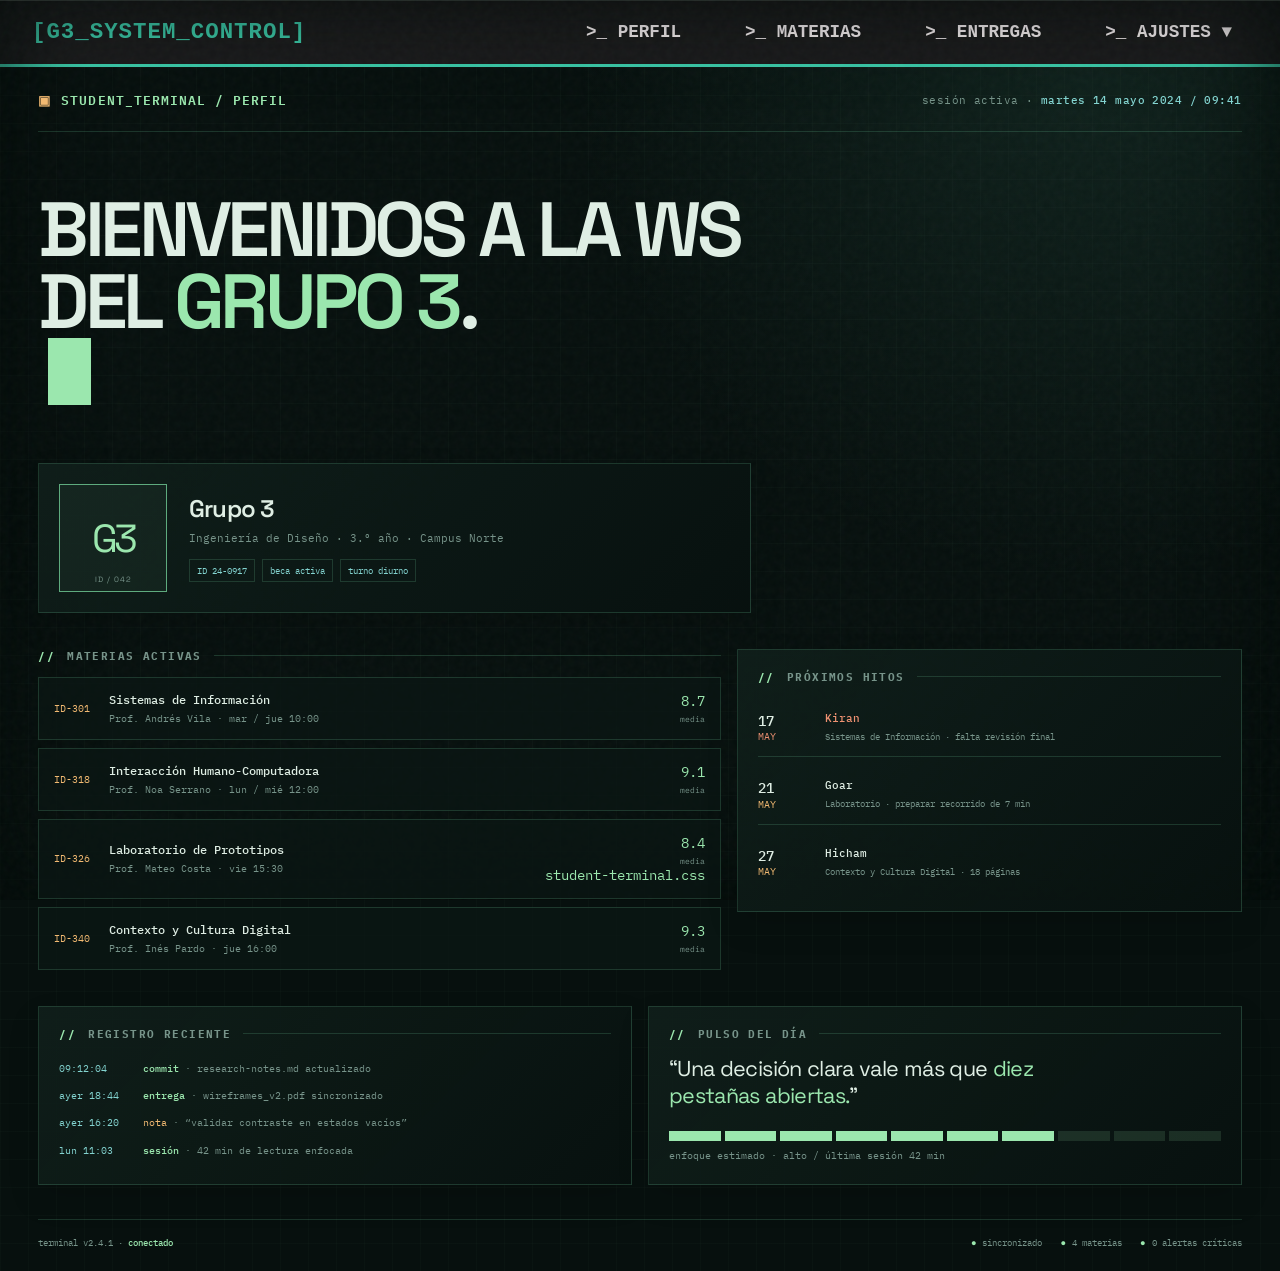
==== copia.html @ 7ca76a61 "arquitectura de nav" ====
<!DOCTYPE html>
<html lang="es">
  <head>
    <meta charset="UTF-8" />
    <meta name="viewport" content="width=device-width, initial-scale=1.0" />
    <title>Student Terminal / Perfil</title>
    <link rel="stylesheet" href="assets/style.css" />
  </head>

  <body>


<nav class="terminal-nav-large" aria-label="Navegación principal">
  <a href="#" class="nav-logo-large">[G3_SYSTEM_CONTROL]</a>
  <ul class="nav-links-large">
    <li><a href="#">>_ PERFIL</a></li>
    <li><a href="#">>_ MATERIAS</a></li>
    <li><a href="#">>_ ENTREGAS</a></li>
    
    <!-- Element amb desplegable -->
    <li class="nav-item-dropdown">
      <a href="#" id="dropdown-trigger" onclick="toggleDropdown(event)">>_ AJUSTES ▼</a>
      
      <!-- Secció desplegable amagada -->
      <div id="terminal-dropdown" class="dropdown-section">
        <div class="dropdown-header">SYSTEM_SETTINGS_LOG</div>
        <ul class="dropdown-menu-list">
          <li><a href="#">[01] Cambiar Usuario</a></li>
          <li><a href="#">[02] Configurar API</a></li>
          <li><a href="#">[03] Forzar Sincronización</a></li>
          <li><a href="#" class="danger-action">[04] Desconectar Terminal</a></li>
        </ul>
      </div>
    </li>
  </ul>
</nav>



    <main class="terminal-shell">
      <div class="terminal-frame">
        <header class="topbar">
          <div class="brand">STUDENT_TERMINAL / PERFIL</div>
          <div class="session">
            sesión activa · <strong>martes 14 mayo 2024 / 09:41</strong>
          </div>
        </header>
        <section class="hero" aria-labelledby="page-title">
          <div>
            <h1 id="page-title">
             BIENVENIDOS A LA WS DEL <span>GRUPO 3</span>.<br />
            <span class="caret" aria-hidden="true"></span>
            </h1>
          </div>

        </section>

        <section class="overview" aria-label="Resumen del perfil">
          <article class="panel identity-panel">
            <div class="monogram" aria-label="Iniciales LM">G3</div>
            <div class="identity">
              <h2>Grupo 3</h2>
              <p>Ingeniería de Diseño · 3.º año · Campus Norte</p>
              <div class="chips">
                <span class="chip">ID 24-0917</span>
                <span class="chip">beca activa</span>
                <span class="chip">turno diurno</span>
              </div>
            </div>
          </article>

          </article>
        </section>

        <div class="workbench">
          <section aria-labelledby="subjects-title">
            <h2 class="section-label" id="subjects-title">materias activas</h2>

            <div class="subject-list">
              <article class="subject">
                <span class="subject-code">ID-301</span>
                <div>
                  <h3>Sistemas de Información</h3>
                  <p>Prof. Andrés Vila · mar / jue 10:00</p>
                </div>
                <div class="subject-grade">
                  8.7
                  <small>media</small>
                </div>
              </article>

              <article class="subject">
                <span class="subject-code">ID-318</span>
                <div>
                  <h3>Interacción Humano-Computadora</h3>
                  <p>Prof. Noa Serrano · lun / mié 12:00</p>
                </div>
                <div class="subject-grade">
                  9.1
                  <small>media</small>
                </div>
              </article>

              <article class="subject">
                <span class="subject-code">ID-326</span>
                <div>
                  <h3>Laboratorio de Prototipos</h3>
                  <p>Prof. Mateo Costa · vie 15:30</p>
                </div>
                <div class="subject-grade">
                  8.4
                  <small>media</small>student-terminal.css
                </div>
              </article>

              <article class="subject">
                <span class="subject-code">ID-340</span>
                <div>
                  <h3>Contexto y Cultura Digital</h3>
                  <p>Prof. Inés Pardo · jue 16:00</p>
                </div>
                <div class="subject-grade">
                  9.3
                  <small>media</small>
                </div>
              </article>
            </div>
          </section>

          <section class="panel" aria-labelledby="deadlines-title">
            <h2 class="section-label" id="deadlines-title">próximos hitos</h2>

            <div class="deadline-list">
              <article class="deadline urgent">
                <time datetime="2024-05-17"><b>17</b>MAY</time>
                <div>
                  <h3>Kiran</h3>
                  <p>Sistemas de Información · falta revisión final</p>
                </div>
              </article>

              <article class="deadline">
                <time datetime="2024-05-21"><b>21</b>MAY</time>
                <div>
                  <h3>Goar</h3>
                  <p>Laboratorio · preparar recorrido de 7 min</p>
                </div>
              </article>

              <article class="deadline">
                <time datetime="2024-05-27"><b>27</b>MAY</time>
                <div>
                  <h3>Hicham</h3>
                  <p>Contexto y Cultura Digital · 18 páginas</p>
                </div>
              </article>
            </div>
          </section>
        </div>

        <div class="lower">
          <section class="panel" aria-labelledby="activity-title">
            <h2 class="section-label" id="activity-title">registro reciente</h2>

            <div class="terminal-log">
              <div class="log-line">
                <span class="log-time">09:12:04</span>
                <span><b>commit</b> · research-notes.md actualizado</span>
              </div>
              <div class="log-line">
                <span class="log-time">ayer 18:44</span>
                <span><b>entrega</b> · wireframes_v2.pdf sincronizado</span>
              </div>
              <div class="log-line">
                <span class="log-time">ayer 16:20</span>
                <span><em>nota</em> · “validar contraste en estados vacíos”</span>
              </div>
              <div class="log-line">
                <span class="log-time">lun 11:03</span>
                <span><b>sesión</b> · 42 min de lectura enfocada</span>
              </div>
            </div>
          </section>

          <section class="panel" aria-labelledby="focus-title">
            <h2 class="section-label" id="focus-title">pulso del día</h2>
            <p class="quote">
              “Una decisión clara vale más que <span>diez pestañas abiertas.</span>”
            </p>

            <div class="focus-meter" aria-label="Nivel de enfoque alto">
              <i></i><i></i><i></i><i></i><i></i>
              <i></i><i></i><i></i><i></i><i></i>
            </div>
            <div class="focus-note">
              enfoque estimado · alto / última sesión 42 min
            </div>
          </section>
        </div>

        <footer class="statusbar">
          <span>terminal v2.4.1 · <strong>conectado</strong></span>
          <div class="status-right">
            <span>sincronizado</span>
            <span>4 materias</span>
            <span>0 alertas críticas</span>
          </div>
        </footer>
      </div>
    </main>
  </body>
</html>
---- assets/style.css ----
@import url("https://fonts.googleapis.com/css2?family=IBM+Plex+Mono:wght@400;500;600&family=Space+Grotesk:wght@400;500;600;700&display=swap");

:root {
  --st-ink: #07100e;
  --st-panel: #0b1714;
  --st-panel-2: #101f1b;
  --st-line: rgba(126, 231, 180, 0.17);
  --st-green: #9be7ae;
  --st-green-dim: #5eab7e;
  --st-amber: #f2ba72;
  --st-cyan: #83d4d0;
  --st-muted: #77948a;
  --st-white: #dfeee4;
}

* {
  box-sizing: border-box;
}

html {
  background: var(--st-ink);
}

body {
  margin: 0;
}

.terminal-shell {
  min-height: 100vh;
  position: relative;
  overflow: hidden;
  color: var(--st-white);
  font-family: "IBM Plex Mono", monospace;
  background:
    linear-gradient(rgba(155, 231, 174, 0.018) 1px, transparent 1px),
    linear-gradient(90deg, rgba(155, 231, 174, 0.018) 1px, transparent 1px),
    radial-gradient(circle at 85% 0%, rgba(64, 132, 110, 0.15), transparent 32rem),
    var(--st-ink);
  background-size: 28px 28px, 28px 28px, auto, auto;
}

.terminal-shell::before {
  content: "";
  position: fixed;
  z-index: 3;
  inset: 0;
  opacity: 0.045;
  pointer-events: none;
  background-image: url("data:image/svg+xml,%3Csvg viewBox='0 0 160 160' xmlns='http://www.w3.org/2000/svg'%3E%3Cfilter id='n'%3E%3CfeTurbulence type='fractalNoise' baseFrequency='.85' numOctaves='3' stitchTiles='stitch'/%3E%3C/filter%3E%3Crect width='100%25' height='100%25' filter='url(%23n)' opacity='.7'/%3E%3C/svg%3E");
}

.terminal-shell::after {
  content: "";
  position: fixed;
  z-index: 2;
  inset: 0;
  border-top: 1px solid rgba(155, 231, 174, 0.08);
  box-shadow: inset 0 0 90px rgba(1, 8, 6, 0.82);
  pointer-events: none;
  animation: scan 7s linear infinite;
}

.terminal-frame {
  position: relative;
  z-index: 4;
  width: min(1440px, 100%);
  margin: 0 auto;
  padding: 22px clamp(16px, 3vw, 48px) 22px;
}

.topbar {
  display: flex;
  align-items: center;
  justify-content: space-between;
  gap: 18px;
  padding-bottom: 20px;
  border-bottom: 1px solid var(--st-line);
}

.brand {
  color: var(--st-green);
  font-size: 0.8rem;
  font-weight: 600;
  letter-spacing: 0.08em;
}

.brand::before {
  content: "▣";
  margin-right: 10px;
  color: var(--st-amber);
}

.session {
  color: var(--st-muted);
  font-size: 0.68rem;
  letter-spacing: 0.04em;
  text-align: right;
}

.session strong {
  color: var(--st-cyan);
  font-weight: 500;
}

.hero {
  display: grid;
  grid-template-columns: minmax(0, 1fr) 320px;
  align-items: end;
  gap: clamp(28px, 6vw, 92px);
  padding: 62px 0 54px;
}

.eyebrow {
  margin: 0 0 22px;
  color: var(--st-amber);
  font-size: 0.7rem;
  letter-spacing: 0.14em;
  text-transform: uppercase;
}

.hero h1 {
  max-width: 780px;
  margin: 0;
  color: var(--st-white);
  font-family: "Space Grotesk", sans-serif;
  font-size: clamp(2.4rem, 6vw, 6.4rem);
  font-weight: 600;
  letter-spacing: -0.06em;
  line-height: 0.93;
}

.hero h1 span {
  color: var(--st-green);
}

.caret {
  display: inline-block;
  width: 0.55em;
  height: 0.88em;
  margin-left: 0.13em;
  background: var(--st-green);
  vertical-align: -0.08em;
  animation: blink 1.1s steps(2) infinite;
}

.hero-copy {
  padding-left: 18px;
  border-left: 1px solid var(--st-green-dim);
  color: var(--st-muted);
  font-size: 0.75rem;
  line-height: 1.75;
}

.hero-copy b {
  color: var(--st-white);
  font-weight: 500;
}

.overview {
  display: grid;
  grid-template-columns: 1.2fr 0.8fr;
  gap: 16px;
  margin-bottom: 36px;
}

.panel {
  padding: 20px;
  border: 1px solid var(--st-line);
  background: linear-gradient(
    135deg,
    rgba(16, 31, 27, 0.95),
    rgba(8, 17, 15, 0.92)
  );
  box-shadow: 0 14px 30px rgba(0, 0, 0, 0.12);
}

.identity-panel {
  display: grid;
  grid-template-columns: 108px 1fr;
  align-items: center;
  gap: 22px;
}

.monogram {
  position: relative;
  display: grid;
  width: 108px;
  height: 108px;
  place-items: center;
  border: 1px solid var(--st-green-dim);
  color: var(--st-green);
  background: rgba(155, 231, 174, 0.045);
  font-family: "Space Grotesk", sans-serif;
  font-size: 2.45rem;
  letter-spacing: -0.08em;
}

.monogram::after {
  content: "ID / 042";
  position: absolute;
  bottom: 7px;
  color: var(--st-muted);
  font-size: 0.48rem;
  letter-spacing: 0.12em;
}

.identity h2 {
  margin: 0 0 7px;
  font-family: "Space Grotesk", sans-serif;
  font-size: 1.5rem;
  font-weight: 600;
  letter-spacing: -0.04em;
}

.identity p {
  margin: 0 0 14px;
  color: var(--st-muted);
  font-size: 0.7rem;
}

.chips {
  display: flex;
  flex-wrap: wrap;
  gap: 7px;
}

.chip {
  padding: 4px 7px;
  border: 1px solid var(--st-line);
  color: var(--st-cyan);
  font-size: 0.58rem;
}

.semester {
  display: flex;
  flex-direction: column;
  justify-content: space-between;
  gap: 22px;
}

.semester-top {
  display: flex;
  align-items: flex-start;
  justify-content: space-between;
  gap: 12px;
}

.semester h3 {
  margin: 0;
  color: var(--st-green);
  font-size: 0.76rem;
  font-weight: 500;
}

.semester .date {
  color: var(--st-muted);
  font-size: 0.62rem;
  text-align: right;
}

.progress-meta {
  display: flex;
  justify-content: space-between;
  margin-bottom: 8px;
  color: var(--st-muted);
  font-size: 0.62rem;
}

.progress-meta strong {
  color: var(--st-white);
  font-weight: 500;
}

.progress-bar {
  height: 7px;
  padding: 1px;
  border: 1px solid var(--st-line);
}

.progress-bar i {
  display: block;
  width: 68%;
  height: 100%;
  background: var(--st-green);
  box-shadow: 0 0 12px rgba(155, 231, 174, 0.25);
}

.workbench {
  display: grid;
  grid-template-columns: minmax(0, 1.15fr) minmax(320px, 0.85fr);
  align-items: start;
  gap: 16px;
  margin-bottom: 36px;
}

.section-label {
  display: flex;
  align-items: center;
  gap: 12px;
  margin: 0 0 14px;
  color: var(--st-muted);
  font-size: 0.68rem;
  letter-spacing: 0.13em;
  text-transform: uppercase;
}

.section-label::before {
  content: "//";
  color: var(--st-green);
}

.section-label::after {
  content: "";
  flex: 1;
  height: 1px;
  background: var(--st-line);
}

.subject-list,
.deadline-list {
  display: grid;
  gap: 8px;
}

.subject {
  display: grid;
  grid-template-columns: 42px 1fr auto;
  align-items: center;
  gap: 13px;
  padding: 14px 15px;
  border: 1px solid var(--st-line);
  background: rgba(11, 23, 20, 0.75);
  transition:
    border-color 0.2s,
    transform 0.2s,
    background 0.2s;
}

.subject:hover {
  border-color: var(--st-green-dim);
  background: rgba(18, 40, 32, 0.82);
  transform: translateX(4px);
}

.subject-code {
  color: var(--st-amber);
  font-size: 0.62rem;
}

.subject h3 {
  margin: 0 0 5px;
  color: var(--st-white);
  font-size: 0.76rem;
  font-weight: 500;
}

.subject p {
  margin: 0;
  color: var(--st-muted);
  font-size: 0.61rem;
}

.subject-grade {
  color: var(--st-green);
  font-size: 0.85rem;
  text-align: right;
}

.subject-grade small {
  display: block;
  margin-top: 3px;
  color: var(--st-muted);
  font-size: 0.53rem;
}

.deadline {
  display: grid;
  grid-template-columns: 55px 1fr;
  gap: 12px;
  padding: 13px 0;
  border-bottom: 1px solid var(--st-line);
}

.deadline:last-child {
  border: 0;
}

.deadline time {
  color: var(--st-amber);
  font-size: 0.61rem;
  line-height: 1.35;
}

.deadline time b {
  display: block;
  color: var(--st-white);
  font-size: 0.9rem;
  font-weight: 500;
}

.deadline h3 {
  margin: 0 0 5px;
  font-size: 0.69rem;
  font-weight: 500;
}

.deadline p {
  margin: 0;
  color: var(--st-muted);
  font-size: 0.59rem;
}

.deadline.urgent time,
.deadline.urgent h3 {
  color: #ef9272;
}

.lower {
  display: grid;
  grid-template-columns: 1fr 1fr;
  gap: 16px;
  margin-bottom: 34px;
}

.terminal-log {
  color: var(--st-muted);
  font-size: 0.64rem;
  line-height: 1.7;
}

.log-line {
  display: grid;
  grid-template-columns: 72px 1fr;
  gap: 12px;
  padding: 5px 0;
}

.log-time {
  color: var(--st-cyan);
}

.log-line b {
  color: var(--st-green);
  font-weight: 500;
}

.log-line em {
  color: var(--st-amber);
  font-style: normal;
}

.quote {
  max-width: 410px;
  margin: 10px 0 22px;
  color: var(--st-white);
  font-family: "Space Grotesk", sans-serif;
  font-size: 1.35rem;
  letter-spacing: -0.03em;
  line-height: 1.25;
}

.quote span {
  color: var(--st-green);
}

.focus-meter {
  display: flex;
  gap: 4px;
  margin-bottom: 8px;
}

.focus-meter i {
  display: block;
  flex: 1;
  height: 10px;
  background: var(--st-green);
}

.focus-meter i:nth-child(n + 8) {
  background: rgba(155, 231, 174, 0.13);
}

.focus-note {
  color: var(--st-muted);
  font-size: 0.6rem;
}

.statusbar {
  display: flex;
  justify-content: space-between;
  gap: 18px;
  padding-top: 16px;
  border-top: 1px solid var(--st-line);
  color: var(--st-muted);
  font-size: 0.58rem;
}

.statusbar strong {
  color: var(--st-green);
  font-weight: 500;
}

.status-right {
  display: flex;
  gap: 18px;
}

.status-right span::before {
  content: "●";
  margin-right: 6px;
  color: var(--st-green);
}

@keyframes blink {
  50% {
    opacity: 0;
  }
}

@keyframes scan {
  0% {
    transform: translateY(-100vh);
  }

  100% {
    transform: translateY(100vh);
  }
}

@media (max-width: 800px) {
  .hero,
  .overview,
  .workbench,
  .lower {
    grid-template-columns: 1fr;
  }

  .hero {
    gap: 28px;
    padding: 46px 0 38px;
  }

  .hero-copy {
    max-width: 500px;
  }
}

@media (max-width: 520px) {
  .terminal-frame {
    padding-right: 13px;
    padding-left: 13px;
  }

  .topbar {
    align-items: flex-start;
    flex-direction: column;
  }

  .session {
    text-align: left;
  }

  .identity-panel {
    grid-template-columns: 76px 1fr;
    gap: 14px;
  }

  .monogram {
    width: 76px;
    height: 76px;
    font-size: 1.75rem;
  }

  .monogram::after {
    font-size: 0.4rem;
  }

  .identity h2 {
    font-size: 1.15rem;
  }

  .subject {
    grid-template-columns: 35px 1fr auto;
    padding-right: 11px;
    padding-left: 11px;
  }

  .statusbar {
    flex-direction: column;
    gap: 7px;
  }

  .status-right {
    flex-direction: row;
    gap: 12px;
  }
}

@media (prefers-reduced-motion: reduce) {
  .terminal-shell::after,
  .caret {
    animation: none;
  }

  .subject {
    transition: none;
  }
}
.terminal-nav-large {
  background-color: #1a1b1c;
  border-bottom: 3px solid #3bceac; /* Línia una mica més gruixuda */
  padding: 1.2rem 2rem; /* Més espai a dalt, a baix i als costats */
  display: flex;
  justify-content: space-between;
  align-items: center;
  font-family: monospace;
  box-sizing: border-box;
}

.nav-logo-large {
  color: #3bceac;
  font-weight: bold;
  font-size: 1.4rem; /* Logotip més gran */
  text-decoration: none;
  letter-spacing: 1px;
}

.nav-links-large {
  list-style: none;
  margin: 0;
  padding: 0;
  display: flex;
  gap: 2rem; /* Més separació entre els botons */
}

.nav-links-large a {
  color: #fff9fb;
  text-decoration: none;
  font-size: 1.1rem; /* Text dels enllaços més gran */
  font-weight: 600;
  padding: 0.5rem 1rem; /* Botons més amples i alts */
  border-radius: 6px;
  transition: all 0.25s ease-in-out;
}

/* Efecte Hover */
.nav-links-large a:hover {
  background-color: #3bceac;
  color: #1a1b1c;
  transform: translateY(-2px); /* Lleuger efecte d'elevació */
}

/* Pestanya activa */
.nav-links-large a.active {
  border: 2px dashed #3bceac; /*vora més visible */
  color: #3bceac;
}

/* Pantalla completa que cobreix tot el web */
.welcome-overlay {
  position: fixed;
  top: 0;
  left: 0;
  width: 100vw;
  height: 100vh;
  background-color: #151617; /* Fons fosc profund */
  display: flex;
  justify-content: center;
  align-items: center;
  z-index: 9999; /* Per sobre de qualsevol element */
  transition: opacity 0.6s ease, visibility 0.6s ease;
  font-family: monospace;
}

/* Contingut central */
.welcome-content {
  text-align: center;
}

/* Text estilitzat superior */
.welcome-terminal-text {
  color: #fff9fb;
  font-size: 1.2rem;
  margin-bottom: 1.5rem;
  letter-spacing: 2px;
  opacity: 0.7;
}

/* Botó central gegant */
.boot-btn {
  background: transparent;
  color: #3bceac;
  border: 2px solid #3bceac;
  padding: 1.2rem 2.5rem;
  font-family: monospace;
  font-size: 1.3rem;
  font-weight: bold;
  cursor: pointer;
  border-radius: 6px;
  box-shadow: 0 0 15px rgba(59, 206, 172, 0.2);
  transition: all 0.3s ease;
}

/* Efectes del botó al passar el ratolí */
.boot-btn:hover {
  background-color: #3bceac;
  color: #151617;
  box-shadow: 0 0 25px rgba(59, 206, 172, 0.6);
  transform: scale(1.05);
}

/* Classe d'esvaïment que s'aplicarà amb JavaScript */
.welcome-overlay.fade-out {
  opacity: 0;
  visibility: hidden;
}
/* Posicionament del pare */
.nav-item-dropdown {
  position: relative;
}

/* La secció desplegable (inicialment amagada) */
.dropdown-section {
  position: absolute;
  top: 130%; /* Es col·loca una mica per sota del botó */
  right: 0;   /* Aliniat a la dreta del botó */
  background-color: #1a1b1c;
  border: 2px solid #3bceac;
  border-radius: 6px;
  width: 240px;
  box-shadow: 0 10px 25px rgba(0, 0, 0, 0.5);
  font-family: monospace;
  
  /* Estats de l'animació de tancat */
  opacity: 0;
  visibility: hidden;
  transform: translateY(-10px);
  transition: all 0.25s cubic-bezier(0.25, 1, 0.5, 1);
  z-index: 100;
}

/* Classe que s'activa amb JavaScript */
.dropdown-section.show {
  opacity: 1;
  visibility: visible;
  transform: translateY(0);
}

/* Capçalera estilitzada del menú */
.dropdown-header {
  background-color: #252627;
  color: #888;
  font-size: 0.75rem;
  padding: 0.5rem 1rem;
  border-bottom: 1px dashed #3bceac;
}

/* Llista interna del desplegable */
.dropdown-menu-list {
  list-style: none;
  margin: 0;
  padding: 0.5rem 0;
}

.dropdown-menu-list li a {
  display: block;
  padding: 0.6rem 1.2rem;
  color: #fff9fb;
  font-size: 0.95rem;
  text-decoration: none;
  border-radius: 0; /* Reset del radi anterior */
  transition: background 0.2s ease, color 0.2s ease;
}

/* Hover dels elements del menú */
.dropdown-menu-list li a:hover {
  background-color: #3bceac;
  color: #1a1b1c;
  transform: none; /* Evitem l'elevació del menú principal */
}

/* Opció d'alerta o acció destructiva */
.dropdown-menu-list li a.danger-action {
  color: #ff5e5e;
}
.dropdown-menu-list li a.danger-action:hover {
  background-color: #ff5e5e;
  color: #fff;
}
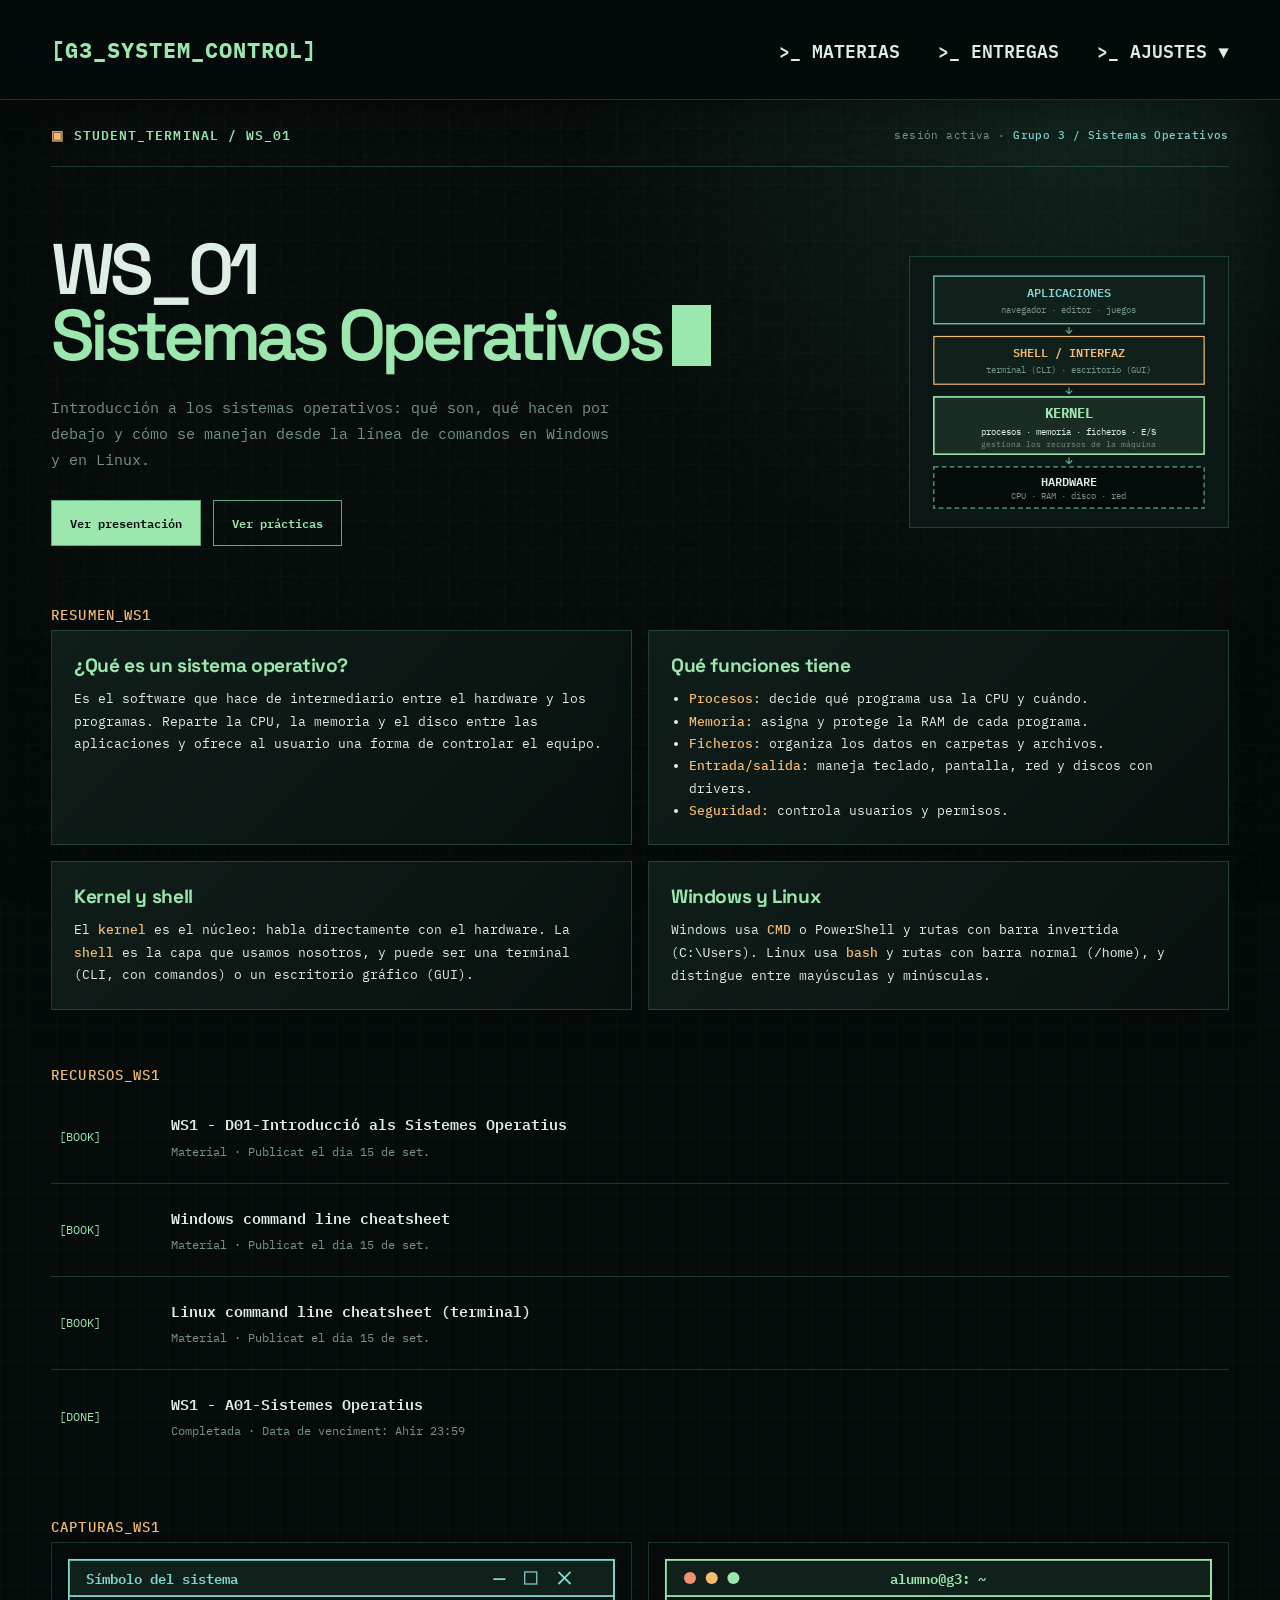
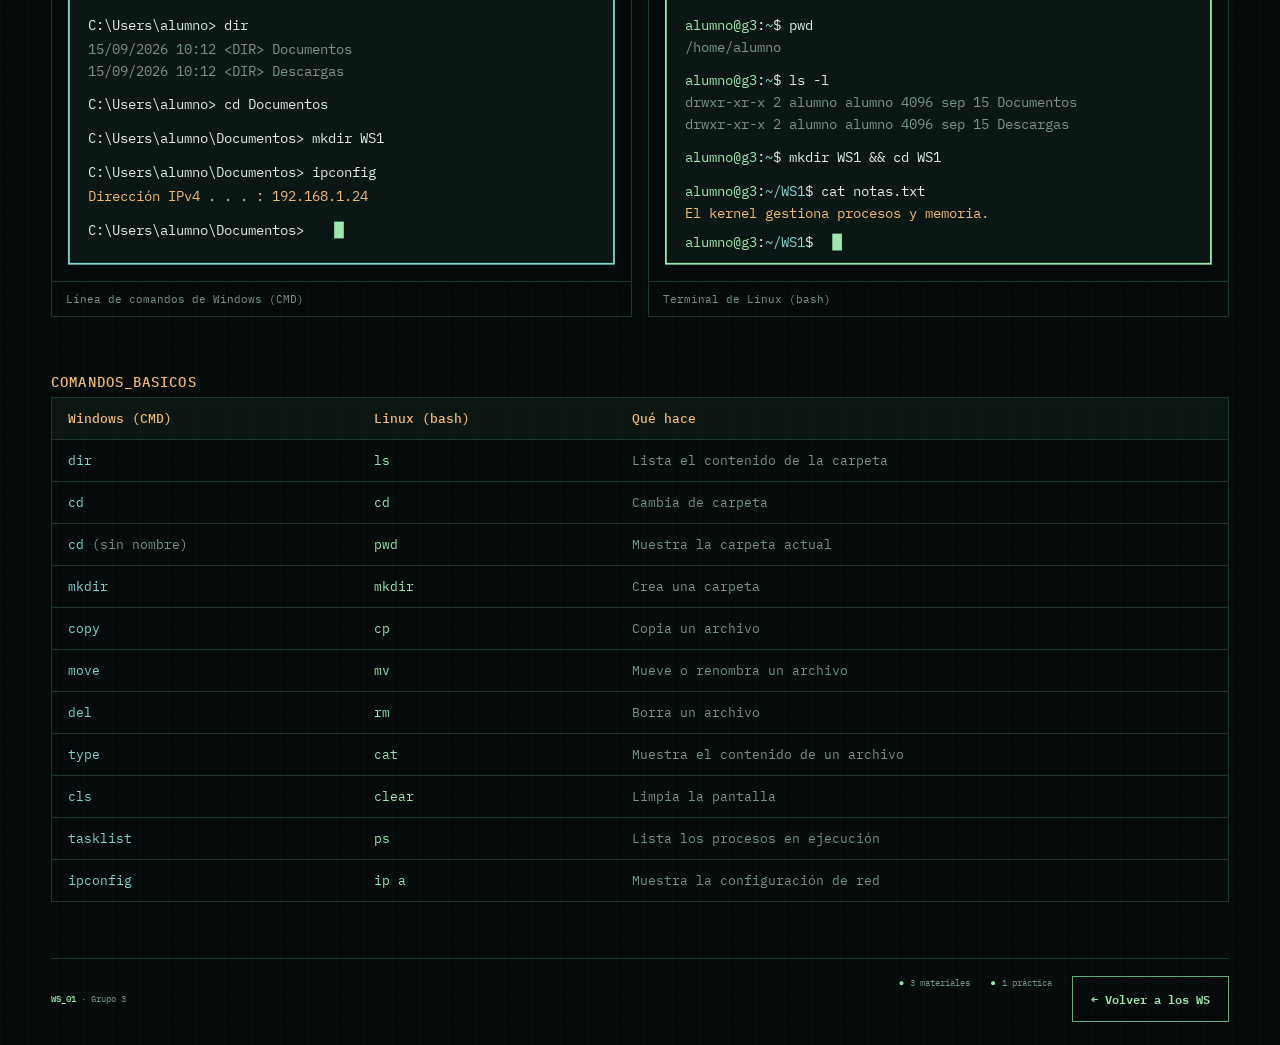
==== commit 7175cde1: "diseñar pagina de inicion y WS_01" ====
--- a/copia.html
+++ b/copia.html
@@ -1,215 +1,551 @@
-
-
 <!DOCTYPE html>
 <html lang="es">
-  <head>
-    <meta charset="UTF-8" />
-    <meta name="viewport" content="width=device-width, initial-scale=1.0" />
-    <title>Student Terminal / Perfil</title>
-    <link rel="stylesheet" href="assets/style.css" />
-  </head>
-
-  <body>
-
-
-<nav class="terminal-nav-large" aria-label="Navegación principal">
-  <a href="#" class="nav-logo-large">[G3_SYSTEM_CONTROL]</a>
-  <ul class="nav-links-large">
-    <li><a href="#">>_ PERFIL</a></li>
-    <li><a href="#">>_ MATERIAS</a></li>
-    <li><a href="#">>_ ENTREGAS</a></li>
-    
-    <!-- Element amb desplegable -->
-    <li class="nav-item-dropdown">
-      <a href="#" id="dropdown-trigger" onclick="toggleDropdown(event)">>_ AJUSTES ▼</a>
-      
-      <!-- Secció desplegable amagada -->
-      <div id="terminal-dropdown" class="dropdown-section">
-        <div class="dropdown-header">SYSTEM_SETTINGS_LOG</div>
-        <ul class="dropdown-menu-list">
-          <li><a href="#">[01] Cambiar Usuario</a></li>
-          <li><a href="#">[02] Configurar API</a></li>
-          <li><a href="#">[03] Forzar Sincronización</a></li>
-          <li><a href="#" class="danger-action">[04] Desconectar Terminal</a></li>
-        </ul>
-      </div>
-    </li>
-  </ul>
-</nav>
-
-
-
-    <main class="terminal-shell">
-      <div class="terminal-frame">
-        <header class="topbar">
-          <div class="brand">STUDENT_TERMINAL / PERFIL</div>
-          <div class="session">
-            sesión activa · <strong>martes 14 mayo 2024 / 09:41</strong>
+
+<head>
+  <meta charset="UTF-8" />
+  <meta name="viewport" content="width=device-width, initial-scale=1.0" />
+  <title>WS1 · Sistemas Operativos</title>
+  <link rel="stylesheet" href="assets/style.css" />
+
+  <style>
+    .ws-hero h1 {
+      font-size: clamp(2.4rem, 5.6vw, 5.4rem);
+    }
+
+    .ilustracion {
+      display: block;
+      width: 100%;
+      height: auto;
+    }
+
+    .ws-hero-figure {
+      margin: 0;
+      border: 1px solid var(--line);
+      background: var(--panel);
+    }
+
+    .ws-lead {
+      max-width: 62ch;
+      margin: 26px 0 0;
+      color: var(--muted);
+      font-size: 0.95rem;
+      line-height: 1.7;
+    }
+
+    .ws-actions {
+      display: flex;
+      flex-wrap: wrap;
+      gap: 12px;
+      margin-top: 28px;
+    }
+
+    .btn {
+      display: inline-block;
+      padding: 12px 18px;
+      border: 1px solid var(--green-dark);
+      color: var(--green);
+      font-family: inherit;
+      font-size: 0.78rem;
+      font-weight: 600;
+      text-decoration: none;
+      transition: background 0.2s ease, color 0.2s ease;
+    }
+
+    .btn:hover,
+    .btn:focus-visible {
+      background: rgba(155, 231, 174, 0.12);
+    }
+
+    .btn:focus-visible {
+      outline: 2px solid var(--cyan);
+      outline-offset: 2px;
+    }
+
+    .btn-solid {
+      background: var(--green);
+      color: var(--bg);
+    }
+
+    .btn-solid:hover,
+    .btn-solid:focus-visible {
+      background: #b6f0c4;
+    }
+
+    .ws-section {
+      margin-bottom: 56px;
+    }
+
+    /* ===== Resumen ===== */
+    .summary-grid {
+      display: grid;
+      grid-template-columns: repeat(2, minmax(0, 1fr));
+      gap: 16px;
+    }
+
+    .summary-grid h3 {
+      margin: 0 0 10px;
+      color: var(--green);
+      font-family: "Space Grotesk", sans-serif;
+      font-size: 1.2rem;
+      letter-spacing: -0.02em;
+    }
+
+    .summary-grid p,
+    .summary-grid li {
+      color: var(--white);
+      font-size: 0.82rem;
+      line-height: 1.7;
+    }
+
+    .summary-grid p {
+      margin: 0;
+    }
+
+    .summary-grid ul {
+      margin: 0;
+      padding-left: 18px;
+    }
+
+    .summary-grid strong {
+      color: var(--amber);
+      font-weight: 500;
+    }
+
+    /* ===== Lista de recursos (estilo de la captura) ===== */
+    .recursos-title {
+      margin: 0 0 6px;
+      color: var(--amber);
+      font-size: 0.85rem;
+      font-weight: 500;
+      letter-spacing: 0.08em;
+    }
+
+    .recurso {
+      display: grid;
+      grid-template-columns: 96px minmax(0, 1fr);
+      align-items: center;
+      gap: 16px;
+
+      padding: 24px 8px;
+      border-bottom: 1px solid var(--line);
+
+      color: inherit;
+      text-decoration: none;
+      transition: background 0.2s ease;
+    }
+
+    .recurso:last-child {
+      border-bottom: 0;
+    }
+
+    .recurso:hover,
+    .recurso:focus-visible {
+      background: rgba(155, 231, 174, 0.06);
+    }
+
+    .recurso:focus-visible {
+      outline: 2px solid var(--cyan);
+      outline-offset: -2px;
+    }
+
+    .recurso-tag {
+      color: var(--green);
+      font-size: 0.72rem;
+    }
+
+    .recurso-title {
+      display: block;
+      color: var(--white);
+      font-size: 0.95rem;
+      font-weight: 600;
+      line-height: 1.4;
+      transition: color 0.2s ease;
+    }
+
+    .recurso:hover .recurso-title,
+    .recurso:focus-visible .recurso-title {
+      color: var(--green);
+    }
+
+    .recurso-meta {
+      display: block;
+      margin-top: 8px;
+      color: var(--muted);
+      font-size: 0.72rem;
+    }
+
+    /* ===== Capturas ===== */
+    .shots {
+      display: grid;
+      grid-template-columns: repeat(2, minmax(0, 1fr));
+      gap: 16px;
+    }
+
+    .shots figure {
+      margin: 0;
+      border: 1px solid var(--line);
+    }
+
+    .shots figcaption {
+      padding: 10px 14px;
+      border-top: 1px solid var(--line);
+      color: var(--muted);
+      font-size: 0.7rem;
+    }
+
+    /* ===== Tabla de comandos ===== */
+    .table-wrap {
+      overflow-x: auto;
+      border: 1px solid var(--line);
+    }
+
+    .cmd-table {
+      width: 100%;
+      min-width: 520px;
+      border-collapse: collapse;
+      font-size: 0.8rem;
+    }
+
+    .cmd-table th,
+    .cmd-table td {
+      padding: 12px 16px;
+      border-bottom: 1px solid var(--line);
+      text-align: left;
+    }
+
+    .cmd-table tr:last-child td {
+      border-bottom: 0;
+    }
+
+    .cmd-table th {
+      color: var(--amber);
+      font-weight: 500;
+      background: rgba(155, 231, 174, 0.05);
+    }
+
+    .cmd-table td {
+      color: var(--muted);
+    }
+
+    .cmd-table code {
+      color: var(--cyan);
+      font-family: inherit;
+    }
+
+    .cmd-table td:nth-child(2) code {
+      color: var(--green);
+    }
+
+    .ws-footer {
+      margin-top: 20px;
+    }
+
+    @media (max-width: 900px) {
+      .summary-grid,
+      .shots {
+        grid-template-columns: 1fr;
+      }
+    }
+
+    @media (max-width: 600px) {
+      .recurso {
+        grid-template-columns: 1fr;
+        gap: 6px;
+      }
+    }
+  </style>
+</head>
+
+<body>
+  <!-- ===== IMÁGENES (definidas una sola vez y reutilizadas más abajo) ===== -->
+  <svg width="0" height="0" style="position:absolute" aria-hidden="true" focusable="false">
+    <!-- Capas de un sistema operativo -->
+    <symbol id="img-capas" viewBox="0 0 400 340">
+      <rect width="400" height="340" fill="#0b1714" />
+      <g font-family="IBM Plex Mono, monospace" text-anchor="middle">
+        <rect x="30" y="24" width="340" height="60" fill="#10201b" stroke="#83d4d0" stroke-width="1.5" />
+        <text x="200" y="50" fill="#83d4d0" font-size="15" font-weight="600">APLICACIONES</text>
+        <text x="200" y="70" fill="#77948a" font-size="11">navegador · editor · juegos</text>
+
+        <rect x="30" y="100" width="340" height="60" fill="#10201b" stroke="#f2ba72" stroke-width="1.5" />
+        <text x="200" y="126" fill="#f2ba72" font-size="15" font-weight="600">SHELL / INTERFAZ</text>
+        <text x="200" y="146" fill="#77948a" font-size="11">terminal (CLI) · escritorio (GUI)</text>
+
+        <rect x="30" y="176" width="340" height="72" fill="#9be7ae" fill-opacity="0.1" stroke="#9be7ae" stroke-width="2" />
+        <text x="200" y="202" fill="#9be7ae" font-size="17" font-weight="700">KERNEL</text>
+        <text x="200" y="224" fill="#dfeee4" font-size="11">procesos · memoria · ficheros · E/S</text>
+        <text x="200" y="239" fill="#77948a" font-size="10">gestiona los recursos de la máquina</text>
+
+        <rect x="30" y="264" width="340" height="52" fill="#050b0a" stroke="#5eab7e" stroke-width="1.5" stroke-dasharray="6 4" />
+        <text x="200" y="288" fill="#dfeee4" font-size="15" font-weight="600">HARDWARE</text>
+        <text x="200" y="305" fill="#77948a" font-size="11">CPU · RAM · disco · red</text>
+      </g>
+      <g stroke="#5eab7e" stroke-width="1.5" fill="none">
+        <path d="M200 88v8M196 92l4 4 4-4" />
+        <path d="M200 164v8M196 168l4 4 4-4" />
+        <path d="M200 252v8M196 256l4 4 4-4" />
+      </g>
+    </symbol>
+
+    <!-- Terminal de Windows -->
+    <symbol id="img-windows" viewBox="0 0 480 280">
+      <rect width="480" height="280" fill="#050b0a" />
+      <rect x="14" y="14" width="452" height="252" fill="#0b1714" stroke="#83d4d0" stroke-width="1.5" />
+      <rect x="14" y="14" width="452" height="30" fill="#10201b" stroke="#83d4d0" stroke-width="1.5" />
+      <g font-family="IBM Plex Mono, monospace" font-size="12">
+        <text x="28" y="34" fill="#83d4d0" font-weight="600">Símbolo del sistema</text>
+        <rect x="392" y="24" width="10" height="10" fill="none" stroke="#83d4d0" />
+        <path d="M420 24l10 10M430 24l-10 10M366 30h10" stroke="#83d4d0" stroke-width="1.5" />
+        <text x="30" y="72" fill="#dfeee4">C:\Users\alumno&gt; dir</text>
+        <text x="30" y="92" fill="#77948a"> 15/09/2026  10:12    &lt;DIR&gt;   Documentos</text>
+        <text x="30" y="110" fill="#77948a"> 15/09/2026  10:12    &lt;DIR&gt;   Descargas</text>
+        <text x="30" y="138" fill="#dfeee4">C:\Users\alumno&gt; cd Documentos</text>
+        <text x="30" y="166" fill="#dfeee4">C:\Users\alumno\Documentos&gt; mkdir WS1</text>
+        <text x="30" y="194" fill="#dfeee4">C:\Users\alumno\Documentos&gt; ipconfig</text>
+        <text x="30" y="214" fill="#f2ba72">   Dirección IPv4 . . . : 192.168.1.24</text>
+        <text x="30" y="242" fill="#dfeee4">C:\Users\alumno\Documentos&gt; </text>
+        <rect x="234" y="231" width="8" height="14" fill="#9be7ae" />
+      </g>
+    </symbol>
+
+    <!-- Terminal de Linux -->
+    <symbol id="img-linux" viewBox="0 0 480 280">
+      <rect width="480" height="280" fill="#050b0a" />
+      <rect x="14" y="14" width="452" height="252" fill="#0b1714" stroke="#9be7ae" stroke-width="1.5" />
+      <rect x="14" y="14" width="452" height="30" fill="#10201b" stroke="#9be7ae" stroke-width="1.5" />
+      <circle cx="34" cy="29" r="5" fill="#ef9272" />
+      <circle cx="52" cy="29" r="5" fill="#f2ba72" />
+      <circle cx="70" cy="29" r="5" fill="#9be7ae" />
+      <g font-family="IBM Plex Mono, monospace" font-size="12">
+        <text x="240" y="34" fill="#9be7ae" font-weight="600" text-anchor="middle">alumno@g3: ~</text>
+        <text x="30" y="72" fill="#9be7ae">alumno@g3<tspan fill="#dfeee4">:</tspan><tspan fill="#83d4d0">~</tspan><tspan fill="#dfeee4">$ pwd</tspan></text>
+        <text x="30" y="90" fill="#77948a">/home/alumno</text>
+        <text x="30" y="118" fill="#9be7ae">alumno@g3<tspan fill="#dfeee4">:</tspan><tspan fill="#83d4d0">~</tspan><tspan fill="#dfeee4">$ ls -l</tspan></text>
+        <text x="30" y="136" fill="#77948a">drwxr-xr-x 2 alumno alumno 4096 sep 15 Documentos</text>
+        <text x="30" y="154" fill="#77948a">drwxr-xr-x 2 alumno alumno 4096 sep 15 Descargas</text>
+        <text x="30" y="182" fill="#9be7ae">alumno@g3<tspan fill="#dfeee4">:</tspan><tspan fill="#83d4d0">~</tspan><tspan fill="#dfeee4">$ mkdir WS1 &amp;&amp; cd WS1</tspan></text>
+        <text x="30" y="210" fill="#9be7ae">alumno@g3<tspan fill="#dfeee4">:</tspan><tspan fill="#83d4d0">~/WS1</tspan><tspan fill="#dfeee4">$ cat notas.txt</tspan></text>
+        <text x="30" y="228" fill="#f2ba72">El kernel gestiona procesos y memoria.</text>
+        <text x="30" y="252" fill="#9be7ae">alumno@g3<tspan fill="#dfeee4">:</tspan><tspan fill="#83d4d0">~/WS1</tspan><tspan fill="#dfeee4">$ </tspan></text>
+        <rect x="152" y="241" width="8" height="14" fill="#9be7ae" />
+      </g>
+    </symbol>
+  </svg>
+
+  <nav class="terminal-nav-large" aria-label="Navegación principal">
+    <a href="index.html" class="nav-logo-large">[G3_SYSTEM_CONTROL]</a>
+    <ul class="nav-links-large">
+      <li><a href="#recursos">&gt;_ MATERIAS</a></li>
+      <li><a href="#recursos">&gt;_ ENTREGAS</a></li>
+
+      <li class="nav-item-dropdown">
+        <a href="#" id="dropdown-trigger">&gt;_ AJUSTES ▼</a>
+
+        <div id="terminal-dropdown" class="dropdown-section">
+          <div class="dropdown-header">SYSTEM_SETTINGS_LOG</div>
+          <ul class="dropdown-menu-list">
+            <li><a href="/Digitalitzaci-/pagina1.html">WS1</a></li>
+            <li><a href="/Digitalitzaci-/pagina2.html">WS2</a></li>
+            <li><a href="/Digitalitzaci-/pagina3.html">WS3</a></li>
+            <li><a href="/Digitalitzaci-/pagina4.html">WS4</a></li>
+            <li><a href="/Digitalitzaci-/pagina5.html">WS5</a></li>
+            <li><a href="/Digitalitzaci-/pagina6.html">WS6</a></li>
+            <li><a href="/Digitalitzaci-/pagina7.html">WS7</a></li>
+          </ul>
+        </div>
+      </li>
+    </ul>
+  </nav>
+
+  <main class="terminal-shell">
+    <div class="terminal-frame">
+      <header class="topbar">
+        <div class="brand">STUDENT_TERMINAL / WS_01</div>
+        <div class="session">
+          sesión activa · <strong>Grupo 3 / Sistemas Operativos</strong>
+        </div>
+      </header>
+
+      <!-- ===== PORTADA ===== -->
+      <section class="hero ws-hero" aria-labelledby="page-title">
+        <div>
+          <h1 id="page-title">
+            WS_01<br />
+            <span>Sistemas Operativos</span><span class="caret" aria-hidden="true"></span>
+          </h1>
+          <p class="ws-lead">
+            Introducción a los sistemas operativos: qué son, qué hacen por
+            debajo y cómo se manejan desde la línea de comandos en Windows y
+            en Linux.
+          </p>
+          <div class="ws-actions">
+            <!-- CAMBIA los enlaces por los tuyos -->
+            <a class="btn btn-solid" href="docs/WS1-D01-Introduccio-als-Sistemes-Operatius.pdf">Ver presentación</a>
+            <a class="btn" href="practicas/WS1-A01-Sistemes-Operatius.pdf">Ver prácticas</a>
           </div>
-        </header>
-        <section class="hero" aria-labelledby="page-title">
-          <div>
-            <h1 id="page-title">
-             BIENVENIDOS A LA WS DEL <span>GRUPO 3</span>.<br />
-            <span class="caret" aria-hidden="true"></span>
-            </h1>
-          </div>
-
-        </section>
-
-        <section class="overview" aria-label="Resumen del perfil">
-          <article class="panel identity-panel">
-            <div class="monogram" aria-label="Iniciales LM">G3</div>
-            <div class="identity">
-              <h2>Grupo 3</h2>
-              <p>Ingeniería de Diseño · 3.º año · Campus Norte</p>
-              <div class="chips">
-                <span class="chip">ID 24-0917</span>
-                <span class="chip">beca activa</span>
-                <span class="chip">turno diurno</span>
-              </div>
-            </div>
+        </div>
+
+        <figure class="ws-hero-figure">
+          <svg class="ilustracion" viewBox="0 0 400 340" role="img"
+            aria-label="Esquema en capas: aplicaciones, shell, kernel y hardware">
+            <use href="#img-capas" />
+          </svg>
+        </figure>
+      </section>
+
+      <!-- ===== RESUMEN ===== -->
+      <section class="ws-section" id="resumen" aria-labelledby="resumen-title">
+        <h2 class="recursos-title" id="resumen-title">RESUMEN_WS1</h2>
+
+        <div class="summary-grid">
+          <article class="panel">
+            <h3>¿Qué es un sistema operativo?</h3>
+            <p>
+              Es el software que hace de intermediario entre el hardware y los
+              programas. Reparte la CPU, la memoria y el disco entre las
+              aplicaciones y ofrece al usuario una forma de controlar el
+              equipo.
+            </p>
           </article>
 
+          <article class="panel">
+            <h3>Qué funciones tiene</h3>
+            <ul>
+              <li><strong>Procesos:</strong> decide qué programa usa la CPU y cuándo.</li>
+              <li><strong>Memoria:</strong> asigna y protege la RAM de cada programa.</li>
+              <li><strong>Ficheros:</strong> organiza los datos en carpetas y archivos.</li>
+              <li><strong>Entrada/salida:</strong> maneja teclado, pantalla, red y discos con drivers.</li>
+              <li><strong>Seguridad:</strong> controla usuarios y permisos.</li>
+            </ul>
           </article>
-        </section>
-
-        <div class="workbench">
-          <section aria-labelledby="subjects-title">
-            <h2 class="section-label" id="subjects-title">materias activas</h2>
-
-            <div class="subject-list">
-              <article class="subject">
-                <span class="subject-code">ID-301</span>
-                <div>
-                  <h3>Sistemas de Información</h3>
-                  <p>Prof. Andrés Vila · mar / jue 10:00</p>
-                </div>
-                <div class="subject-grade">
-                  8.7
-                  <small>media</small>
-                </div>
-              </article>
-
-              <article class="subject">
-                <span class="subject-code">ID-318</span>
-                <div>
-                  <h3>Interacción Humano-Computadora</h3>
-                  <p>Prof. Noa Serrano · lun / mié 12:00</p>
-                </div>
-                <div class="subject-grade">
-                  9.1
-                  <small>media</small>
-                </div>
-              </article>
-
-              <article class="subject">
-                <span class="subject-code">ID-326</span>
-                <div>
-                  <h3>Laboratorio de Prototipos</h3>
-                  <p>Prof. Mateo Costa · vie 15:30</p>
-                </div>
-                <div class="subject-grade">
-                  8.4
-                  <small>media</small>student-terminal.css
-                </div>
-              </article>
-
-              <article class="subject">
-                <span class="subject-code">ID-340</span>
-                <div>
-                  <h3>Contexto y Cultura Digital</h3>
-                  <p>Prof. Inés Pardo · jue 16:00</p>
-                </div>
-                <div class="subject-grade">
-                  9.3
-                  <small>media</small>
-                </div>
-              </article>
-            </div>
-          </section>
-
-          <section class="panel" aria-labelledby="deadlines-title">
-            <h2 class="section-label" id="deadlines-title">próximos hitos</h2>
-
-            <div class="deadline-list">
-              <article class="deadline urgent">
-                <time datetime="2024-05-17"><b>17</b>MAY</time>
-                <div>
-                  <h3>Kiran</h3>
-                  <p>Sistemas de Información · falta revisión final</p>
-                </div>
-              </article>
-
-              <article class="deadline">
-                <time datetime="2024-05-21"><b>21</b>MAY</time>
-                <div>
-                  <h3>Goar</h3>
-                  <p>Laboratorio · preparar recorrido de 7 min</p>
-                </div>
-              </article>
-
-              <article class="deadline">
-                <time datetime="2024-05-27"><b>27</b>MAY</time>
-                <div>
-                  <h3>Hicham</h3>
-                  <p>Contexto y Cultura Digital · 18 páginas</p>
-                </div>
-              </article>
-            </div>
-          </section>
-        </div>
-
-        <div class="lower">
-          <section class="panel" aria-labelledby="activity-title">
-            <h2 class="section-label" id="activity-title">registro reciente</h2>
-
-            <div class="terminal-log">
-              <div class="log-line">
-                <span class="log-time">09:12:04</span>
-                <span><b>commit</b> · research-notes.md actualizado</span>
-              </div>
-              <div class="log-line">
-                <span class="log-time">ayer 18:44</span>
-                <span><b>entrega</b> · wireframes_v2.pdf sincronizado</span>
-              </div>
-              <div class="log-line">
-                <span class="log-time">ayer 16:20</span>
-                <span><em>nota</em> · “validar contraste en estados vacíos”</span>
-              </div>
-              <div class="log-line">
-                <span class="log-time">lun 11:03</span>
-                <span><b>sesión</b> · 42 min de lectura enfocada</span>
-              </div>
-            </div>
-          </section>
-
-          <section class="panel" aria-labelledby="focus-title">
-            <h2 class="section-label" id="focus-title">pulso del día</h2>
-            <p class="quote">
-              “Una decisión clara vale más que <span>diez pestañas abiertas.</span>”
+
+          <article class="panel">
+            <h3>Kernel y shell</h3>
+            <p>
+              El <strong>kernel</strong> es el núcleo: habla directamente con
+              el hardware. La <strong>shell</strong> es la capa que usamos
+              nosotros, y puede ser una terminal (CLI, con comandos) o un
+              escritorio gráfico (GUI).
             </p>
-
-            <div class="focus-meter" aria-label="Nivel de enfoque alto">
-              <i></i><i></i><i></i><i></i><i></i>
-              <i></i><i></i><i></i><i></i><i></i>
-            </div>
-            <div class="focus-note">
-              enfoque estimado · alto / última sesión 42 min
-            </div>
-          </section>
-        </div>
-
-        <footer class="statusbar">
-          <span>terminal v2.4.1 · <strong>conectado</strong></span>
-          <div class="status-right">
-            <span>sincronizado</span>
-            <span>4 materias</span>
-            <span>0 alertas críticas</span>
-          </div>
-        </footer>
-      </div>
-    </main>
-  </body>
-</html>
-
+          </article>
+
+          <article class="panel">
+            <h3>Windows y Linux</h3>
+            <p>
+              Windows usa <strong>CMD</strong> o PowerShell y rutas con barra
+              invertida (<code>C:\Users</code>). Linux usa <strong>bash</strong>
+              y rutas con barra normal (<code>/home</code>), y distingue entre
+              mayúsculas y minúsculas.
+            </p>
+          </article>
+        </div>
+      </section>
+
+      <!-- ===== RECURSOS ===== -->
+      <section class="ws-section" id="recursos" aria-labelledby="recursos-title">
+        <h2 class="recursos-title" id="recursos-title">RECURSOS_WS1</h2>
+
+        <div class="recurso-list">
+          <!-- CAMBIA cada href por el enlace real -->
+          <a class="recurso" href="docs/WS1-D01-Introduccio-als-Sistemes-Operatius.pdf">
+            <span class="recurso-tag">[BOOK]</span>
+            <span>
+              <span class="recurso-title">WS1 - D01-Introducció als Sistemes Operatius</span>
+              <span class="recurso-meta">Material · Publicat el dia 15 de set.</span>
+            </span>
+          </a>
+
+          <a class="recurso" href="docs/windows-command-line-cheatsheet.pdf">
+            <span class="recurso-tag">[BOOK]</span>
+            <span>
+              <span class="recurso-title">Windows command line cheatsheet</span>
+              <span class="recurso-meta">Material · Publicat el dia 15 de set.</span>
+            </span>
+          </a>
+
+          <a class="recurso" href="docs/linux-command-line-cheatsheet.pdf">
+            <span class="recurso-tag">[BOOK]</span>
+            <span>
+              <span class="recurso-title">Linux command line cheatsheet (terminal)</span>
+              <span class="recurso-meta">Material · Publicat el dia 15 de set.</span>
+            </span>
+          </a>
+
+          <a class="recurso" href="practicas/WS1-A01-Sistemes-Operatius.pdf">
+            <span class="recurso-tag">[DONE]</span>
+            <span>
+              <span class="recurso-title">WS1 - A01-Sistemes Operatius</span>
+              <span class="recurso-meta">Completada · Data de venciment: Ahir 23:59</span>
+            </span>
+          </a>
+        </div>
+      </section>
+
+      <!-- ===== CAPTURAS ===== -->
+      <section class="ws-section" id="capturas" aria-labelledby="capturas-title">
+        <h2 class="recursos-title" id="capturas-title">CAPTURAS_WS1</h2>
+
+        <div class="shots">
+          <figure>
+            <svg class="ilustracion" viewBox="0 0 480 280" role="img"
+              aria-label="Ventana del símbolo del sistema de Windows con comandos dir, cd y ipconfig">
+              <use href="#img-windows" />
+            </svg>
+            <figcaption>Línea de comandos de Windows (CMD)</figcaption>
+          </figure>
+
+          <figure>
+            <svg class="ilustracion" viewBox="0 0 480 280" role="img"
+              aria-label="Terminal de Linux con comandos pwd, ls y mkdir">
+              <use href="#img-linux" />
+            </svg>
+            <figcaption>Terminal de Linux (bash)</figcaption>
+          </figure>
+        </div>
+        <!-- Para usar una captura tuya, cambia el <svg> por:
+             <img src="ruta/de/tu-imagen.png" alt="descripción" style="width:100%;display:block" /> -->
+      </section>
+
+      <!-- ===== COMANDOS ===== -->
+      <section class="ws-section" id="comandos" aria-labelledby="comandos-title">
+        <h2 class="recursos-title" id="comandos-title">COMANDOS_BASICOS</h2>
+
+        <div class="table-wrap">
+          <table class="cmd-table">
+            <thead>
+              <tr>
+                <th scope="col">Windows (CMD)</th>
+                <th scope="col">Linux (bash)</th>
+                <th scope="col">Qué hace</th>
+              </tr>
+            </thead>
+            <tbody>
+              <tr><td><code>dir</code></td><td><code>ls</code></td><td>Lista el contenido de la carpeta</td></tr>
+              <tr><td><code>cd</code></td><td><code>cd</code></td><td>Cambia de carpeta</td></tr>
+              <tr><td><code>cd</code> (sin nombre)</td><td><code>pwd</code></td><td>Muestra la carpeta actual</td></tr>
+              <tr><td><code>mkdir</code></td><td><code>mkdir</code></td><td>Crea una carpeta</td></tr>
+              <tr><td><code>copy</code></td><td><code>cp</code></td><td>Copia un archivo</td></tr>
+              <tr><td><code>move</code></td><td><code>mv</code></td><td>Mueve o renombra un archivo</td></tr>
+              <tr><td><code>del</code></td><td><code>rm</code></td><td>Borra un archivo</td></tr>
+              <tr><td><code>type</code></td><td><code>cat</code></td><td>Muestra el contenido de un archivo</td></tr>
+              <tr><td><code>cls</code></td><td><code>clear</code></td><td>Limpia la pantalla</td></tr>
+              <tr><td><code>tasklist</code></td><td><code>ps</code></td><td>Lista los procesos en ejecución</td></tr>
+              <tr><td><code>ipconfig</code></td><td><code>ip a</code></td><td>Muestra la configuración de red</td></tr>
+            </tbody>
+          </table>
+        </div>
+      </section>
+
+      <footer class="statusbar ws-footer">
+        <span><strong>WS_01</strong> · Grupo 3</span>
+        <div class="status-right">
+          <span>3 materiales</span>
+          <span>1 práctica</span>
+          <a class="btn" href="index.html">← Volver a los WS</a>
+        </div>
+      </footer>
+    </div>
+  </main>
+</body>
+
+</html>
--- a/assets/style.css
+++ b/assets/style.css
@@ -1,18 +1,17 @@
-
-
 @import url("https://fonts.googleapis.com/css2?family=IBM+Plex+Mono:wght@400;500;600&family=Space+Grotesk:wght@400;500;600;700&display=swap");
 
 :root {
-  --st-ink: #07100e;
-  --st-panel: #0b1714;
-  --st-panel-2: #101f1b;
-  --st-line: rgba(126, 231, 180, 0.17);
-  --st-green: #9be7ae;
-  --st-green-dim: #5eab7e;
-  --st-amber: #f2ba72;
-  --st-cyan: #83d4d0;
-  --st-muted: #77948a;
-  --st-white: #dfeee4;
+  --bg: #050b0a;
+  --panel: #0b1714;
+  --panel-light: #10201b;
+  --line: rgba(126, 231, 180, 0.2);
+  --green: #9be7ae;
+  --green-dark: #5eab7e;
+  --cyan: #83d4d0;
+  --amber: #f2ba72;
+  --red: #ef9272;
+  --muted: #77948a;
+  --white: #dfeee4;
 }
 
 * {
@@ -20,67 +19,249 @@
 }
 
 html {
-  background: var(--st-ink);
+  scroll-behavior: smooth;
+  background: var(--bg);
 }
 
 body {
   margin: 0;
-}
+  min-width: 320px;
+  color: var(--white);
+  background: var(--bg);
+  font-family: "IBM Plex Mono", monospace;
+}
+
+/* =========================
+   NAVEGACIÓN PRINCIPAL
+========================= */
+
+.terminal-nav-large {
+  position: sticky;
+  z-index: 20;
+
+  display: flex;
+  align-items: center;
+  justify-content: space-between;
+  gap: 30px;
+
+  width: 100%;
+  min-height: 100px;
+  padding: 0 clamp(18px, 4vw, 64px);
+
+  border-bottom: 1px solid var(--line);
+  background: rgba(5, 11, 10, 0.94);
+  box-shadow: 0 10px 30px rgba(0, 0, 0, 0.25);
+
+  backdrop-filter: blur(14px);
+}
+
+.nav-logo-large {
+  color: var(--green);
+  font-weight: bold;
+  font-size: 1.4rem;
+  text-decoration: none;
+  letter-spacing: 1px;
+}
+
+.nav-logo-large::before {
+  margin-right: 10px;
+  color: var(--amber);
+}
+
+.nav-links-large {
+  display: flex;
+  align-items: center;
+  gap: clamp(14px, 3vw, 38px);
+
+  margin: 0;
+  padding: 0;
+  list-style: none;
+}
+
+.nav-links-large a {
+  position: relative;
+
+  display: block;
+  padding: 26px 0;
+
+  color: var(--white);
+  text-decoration: none;
+  font-size: 1.1rem;
+  font-weight: 600;
+
+  transition:
+    color 0.2s ease,
+    text-shadow 0.2s ease;
+}
+
+.nav-links-large a::after {
+  content: "";
+
+  position: absolute;
+  right: 0;
+  bottom: 16px;
+  left: 0;
+
+  height: 1px;
+  background: var(--green);
+
+  transform: scaleX(0);
+  transform-origin: left;
+  transition: transform 0.2s ease;
+}
+
+.nav-links-large a:hover,
+.nav-links-large a:focus-visible {
+  color: var(--green);
+  text-shadow: 0 0 12px rgba(155, 231, 174, 0.55);
+}
+
+.nav-links-large a:hover::after,
+.nav-links-large a:focus-visible::after {
+  transform: scaleX(1);
+}
+
+/* Menú desplegable */
+
+.nav-item-dropdown {
+  position: relative;
+}
+
+.dropdown-section {
+  position: absolute;
+  top: calc(100% - 5px);
+  right: 0;
+
+  display: none;
+  width: 245px;
+  padding: 15px;
+
+  border: 1px solid var(--green-dark);
+  background: rgba(7, 16, 14, 0.98);
+  box-shadow:
+    0 16px 40px rgba(0, 0, 0, 0.5),
+    0 0 25px rgba(155, 231, 174, 0.08);
+}
+
+/* Se abre con hover o teclado aunque no haya JavaScript */
+.nav-item-dropdown:hover .dropdown-section,
+.nav-item-dropdown:focus-within .dropdown-section {
+  display: block;
+}
+
+.dropdown-header {
+  padding-bottom: 12px;
+  border-bottom: 1px solid var(--line);
+  color: var(--amber);
+  font-size: 0.63rem;
+  letter-spacing: 0.1em;
+}
+
+.dropdown-menu-list {
+  display: grid;
+  gap: 3px;
+
+  margin: 10px 0 0;
+  padding: 0;
+  list-style: none;
+}
+
+.dropdown-menu-list a {
+  padding: 10px 8px;
+  color: var(--muted);
+  font-size: 0.65rem;
+  text-decoration: none;
+}
+
+.dropdown-menu-list a::after {
+  display: none;
+}
+
+.dropdown-menu-list a:hover,
+.dropdown-menu-list a:focus-visible {
+  color: var(--green);
+  background: rgba(155, 231, 174, 0.08);
+}
+
+.dropdown-menu-list .danger-action:hover,
+.dropdown-menu-list .danger-action:focus-visible {
+  color: var(--red);
+  background: rgba(239, 146, 114, 0.08);
+}
+
+/* =========================
+   FONDO GENERAL
+========================= */
 
 .terminal-shell {
+  position: relative;
   min-height: 100vh;
-  position: relative;
   overflow: hidden;
-  color: var(--st-white);
-  font-family: "IBM Plex Mono", monospace;
+
   background:
     linear-gradient(rgba(155, 231, 174, 0.018) 1px, transparent 1px),
     linear-gradient(90deg, rgba(155, 231, 174, 0.018) 1px, transparent 1px),
-    radial-gradient(circle at 85% 0%, rgba(64, 132, 110, 0.15), transparent 32rem),
-    var(--st-ink);
+    radial-gradient(
+      circle at 85% 0%,
+      rgba(64, 132, 110, 0.18),
+      transparent 32rem
+    ),
+    var(--bg);
   background-size: 28px 28px, 28px 28px, auto, auto;
 }
 
 .terminal-shell::before {
   content: "";
+
   position: fixed;
-  z-index: 3;
+  z-index: 1;
   inset: 0;
-  opacity: 0.045;
+
+  opacity: 0.04;
   pointer-events: none;
-  background-image: url("data:image/svg+xml,%3Csvg viewBox='0 0 160 160' xmlns='http://www.w3.org/2000/svg'%3E%3Cfilter id='n'%3E%3CfeTurbulence type='fractalNoise' baseFrequency='.85' numOctaves='3' stitchTiles='stitch'/%3E%3C/filter%3E%3Crect width='100%25' height='100%25' filter='url(%23n)' opacity='.7'/%3E%3C/svg%3E");
+
+  background-image: url("data:image/svg+xml,%3Csvg viewBox='0 0 160 160' xmlns='http://www.w3.org/2000/svg'%3E%3Cfilter id='noise'%3E%3CfeTurbulence type='fractalNoise' baseFrequency='.85' numOctaves='3' stitchTiles='stitch'/%3E%3C/filter%3E%3Crect width='100%25' height='100%25' filter='url(%23noise)' opacity='.7'/%3E%3C/svg%3E");
 }
 
 .terminal-shell::after {
   content: "";
+
   position: fixed;
   z-index: 2;
   inset: 0;
+
   border-top: 1px solid rgba(155, 231, 174, 0.08);
   box-shadow: inset 0 0 90px rgba(1, 8, 6, 0.82);
+
   pointer-events: none;
-  animation: scan 7s linear infinite;
+  animation: scanline 8s linear infinite;
 }
 
 .terminal-frame {
   position: relative;
   z-index: 4;
+
   width: min(1440px, 100%);
   margin: 0 auto;
-  padding: 22px clamp(16px, 3vw, 48px) 22px;
-}
+  padding: 24px clamp(16px, 4vw, 64px) 24px;
+}
+
+/* =========================
+   CABECERA
+========================= */
 
 .topbar {
   display: flex;
   align-items: center;
   justify-content: space-between;
-  gap: 18px;
+  gap: 20px;
+
   padding-bottom: 20px;
-  border-bottom: 1px solid var(--st-line);
+  border-bottom: 1px solid var(--line);
 }
 
 .brand {
-  color: var(--st-green);
+  color: var(--green);
   font-size: 0.8rem;
   font-weight: 600;
   letter-spacing: 0.08em;
@@ -89,218 +270,166 @@
 .brand::before {
   content: "▣";
   margin-right: 10px;
-  color: var(--st-amber);
+  color: var(--amber);
 }
 
 .session {
-  color: var(--st-muted);
+  color: var(--muted);
   font-size: 0.68rem;
   letter-spacing: 0.04em;
   text-align: right;
 }
 
 .session strong {
-  color: var(--st-cyan);
+  color: var(--cyan);
   font-weight: 500;
 }
 
+/* =========================
+   HERO
+========================= */
+
 .hero {
   display: grid;
   grid-template-columns: minmax(0, 1fr) 320px;
-  align-items: end;
-  gap: clamp(28px, 6vw, 92px);
-  padding: 62px 0 54px;
-}
-
-.eyebrow {
-  margin: 0 0 22px;
-  color: var(--st-amber);
-  font-size: 0.7rem;
-  letter-spacing: 0.14em;
-  text-transform: uppercase;
+  align-items: center;
+  gap: clamp(28px, 7vw, 100px);
+
+  padding: 70px 0 60px;
 }
 
 .hero h1 {
-  max-width: 780px;
+  max-width: 950px;
   margin: 0;
-  color: var(--st-white);
+
+  color: var(--white);
   font-family: "Space Grotesk", sans-serif;
-  font-size: clamp(2.4rem, 6vw, 6.4rem);
+  font-size: clamp(2.8rem, 7vw, 7.3rem);
   font-weight: 600;
-  letter-spacing: -0.06em;
-  line-height: 0.93;
+  letter-spacing: -0.07em;
+  line-height: 0.92;
 }
 
 .hero h1 span {
-  color: var(--st-green);
+  color: var(--green);
 }
 
 .caret {
   display: inline-block;
   width: 0.55em;
-  height: 0.88em;
-  margin-left: 0.13em;
-  background: var(--st-green);
+  height: 0.85em;
+  margin-left: 0.15em;
+
+  background: var(--green);
   vertical-align: -0.08em;
   animation: blink 1.1s steps(2) infinite;
 }
 
-.hero-copy {
-  padding-left: 18px;
-  border-left: 1px solid var(--st-green-dim);
-  color: var(--st-muted);
-  font-size: 0.75rem;
-  line-height: 1.75;
-}
-
-.hero-copy b {
-  color: var(--st-white);
-  font-weight: 500;
-}
-
-.overview {
-  display: grid;
-  grid-template-columns: 1.2fr 0.8fr;
-  gap: 16px;
-  margin-bottom: 36px;
-}
+/* =========================
+   PANELES
+========================= */
 
 .panel {
-  padding: 20px;
-  border: 1px solid var(--st-line);
+  padding: 22px;
+  border: 1px solid var(--line);
+
   background: linear-gradient(
     135deg,
-    rgba(16, 31, 27, 0.95),
-    rgba(8, 17, 15, 0.92)
+    rgba(16, 31, 27, 0.96),
+    rgba(8, 17, 15, 0.94)
   );
-  box-shadow: 0 14px 30px rgba(0, 0, 0, 0.12);
+
+  box-shadow: 0 14px 35px rgba(0, 0, 0, 0.15);
+}
+
+.overview {
+  display: grid;
+  grid-template-columns: minmax(0, 1fr);
+  gap: 16px;
+  margin-bottom: 40px;
+  width: 95%;
 }
 
 .identity-panel {
   display: grid;
-  grid-template-columns: 108px 1fr;
+  grid-template-columns: 110px 1fr;
   align-items: center;
-  gap: 22px;
+  gap: 24px;
+}
+
+.WS {
+  display: grid;
+  grid-template-columns: repeat(2, minmax(0, 1fr));
+  margin-bottom: 36px;
 }
 
 .monogram {
   position: relative;
-  display: grid;
-  width: 108px;
-  height: 108px;
+
+  display: grid;
+  width: 110px;
+  height: 110px;
   place-items: center;
-  border: 1px solid var(--st-green-dim);
-  color: var(--st-green);
-  background: rgba(155, 231, 174, 0.045);
+
+  border: 1px solid var(--green-dark);
+  color: var(--green);
+  background: rgba(155, 231, 174, 0.05);
+
   font-family: "Space Grotesk", sans-serif;
-  font-size: 2.45rem;
+  font-size: 2.6rem;
   letter-spacing: -0.08em;
 }
 
 .monogram::after {
-  content: "ID / 042";
+  content: "GROUP / 03";
+
   position: absolute;
-  bottom: 7px;
-  color: var(--st-muted);
+  bottom: 8px;
+
+  color: var(--muted);
   font-size: 0.48rem;
   letter-spacing: 0.12em;
 }
 
 .identity h2 {
-  margin: 0 0 7px;
+  margin: 0 0 8px;
+  color: var(--white);
   font-family: "Space Grotesk", sans-serif;
-  font-size: 1.5rem;
-  font-weight: 600;
+  font-size: 1.6rem;
   letter-spacing: -0.04em;
 }
 
 .identity p {
-  margin: 0 0 14px;
-  color: var(--st-muted);
+  margin: 0 0 15px;
+  color: var(--muted);
   font-size: 0.7rem;
 }
 
 .chips {
   display: flex;
   flex-wrap: wrap;
-  gap: 7px;
+  gap: 8px;
 }
 
 .chip {
-  padding: 4px 7px;
-  border: 1px solid var(--st-line);
-  color: var(--st-cyan);
+  padding: 5px 8px;
+  border: 1px solid var(--line);
+  color: var(--cyan);
   font-size: 0.58rem;
 }
 
-.semester {
-  display: flex;
-  flex-direction: column;
-  justify-content: space-between;
-  gap: 22px;
-}
-
-.semester-top {
-  display: flex;
-  align-items: flex-start;
-  justify-content: space-between;
-  gap: 12px;
-}
-
-.semester h3 {
-  margin: 0;
-  color: var(--st-green);
-  font-size: 0.76rem;
-  font-weight: 500;
-}
-
-.semester .date {
-  color: var(--st-muted);
-  font-size: 0.62rem;
-  text-align: right;
-}
-
-.progress-meta {
-  display: flex;
-  justify-content: space-between;
-  margin-bottom: 8px;
-  color: var(--st-muted);
-  font-size: 0.62rem;
-}
-
-.progress-meta strong {
-  color: var(--st-white);
-  font-weight: 500;
-}
-
-.progress-bar {
-  height: 7px;
-  padding: 1px;
-  border: 1px solid var(--st-line);
-}
-
-.progress-bar i {
-  display: block;
-  width: 68%;
-  height: 100%;
-  background: var(--st-green);
-  box-shadow: 0 0 12px rgba(155, 231, 174, 0.25);
-}
-
-.workbench {
-  display: grid;
-  grid-template-columns: minmax(0, 1.15fr) minmax(320px, 0.85fr);
-  align-items: start;
-  gap: 16px;
-  margin-bottom: 36px;
-}
+/* =========================
+   TÍTULOS DE SECCIÓN
+========================= */
 
 .section-label {
   display: flex;
   align-items: center;
   gap: 12px;
-  margin: 0 0 14px;
-  color: var(--st-muted);
+
+  margin: 0 0 15px;
+
+  color: var(--muted);
   font-size: 0.68rem;
   letter-spacing: 0.13em;
   text-transform: uppercase;
@@ -308,174 +437,197 @@
 
 .section-label::before {
   content: "//";
-  color: var(--st-green);
+  color: var(--green);
 }
 
 .section-label::after {
   content: "";
+
   flex: 1;
   height: 1px;
-  background: var(--st-line);
+  background: var(--line);
+}
+
+/* =========================
+   MATERIAS Y ENTREGAS
+========================= */
+
+.workbench {
+  display: grid;
+  grid-template-columns: minmax(0, 1.15fr) minmax(320px, 0.85fr);
+  align-items: start;
+  gap: 18px;
+  margin-bottom: 40px;
 }
 
 .subject-list,
 .deadline-list {
   display: grid;
-  gap: 8px;
+  gap: 9px;
 }
 
 .subject {
   display: grid;
-  grid-template-columns: 42px 1fr auto;
+  grid-template-columns: 48px 1fr auto;
   align-items: center;
-  gap: 13px;
-  padding: 14px 15px;
-  border: 1px solid var(--st-line);
-  background: rgba(11, 23, 20, 0.75);
+  gap: 14px;
+
+  padding: 15px;
+
+  border: 1px solid var(--line);
+  background: rgba(11, 23, 20, 0.76);
+
   transition:
-    border-color 0.2s,
-    transform 0.2s,
-    background 0.2s;
+    border-color 0.2s ease,
+    background 0.2s ease,
+    transform 0.2s ease;
 }
 
 .subject:hover {
-  border-color: var(--st-green-dim);
-  background: rgba(18, 40, 32, 0.82);
-  transform: translateX(4px);
+  border-color: var(--green-dark);
+  background: rgba(18, 40, 32, 0.85);
+  transform: translateX(5px);
 }
 
 .subject-code {
-  color: var(--st-amber);
+  color: var(--amber);
   font-size: 0.62rem;
 }
 
 .subject h3 {
   margin: 0 0 5px;
-  color: var(--st-white);
+  color: var(--white);
   font-size: 0.76rem;
   font-weight: 500;
 }
 
 .subject p {
   margin: 0;
-  color: var(--st-muted);
+  color: var(--muted);
   font-size: 0.61rem;
 }
 
 .subject-grade {
-  color: var(--st-green);
-  font-size: 0.85rem;
+  color: var(--green);
+  font-size: 0.9rem;
   text-align: right;
 }
 
 .subject-grade small {
   display: block;
   margin-top: 3px;
-  color: var(--st-muted);
+  color: var(--muted);
   font-size: 0.53rem;
 }
 
 .deadline {
   display: grid;
-  grid-template-columns: 55px 1fr;
-  gap: 12px;
-  padding: 13px 0;
-  border-bottom: 1px solid var(--st-line);
+  grid-template-columns: 58px 1fr;
+  gap: 13px;
+
+  padding: 14px 0;
+  border-bottom: 1px solid var(--line);
 }
 
 .deadline:last-child {
-  border: 0;
+  border-bottom: 0;
 }
 
 .deadline time {
-  color: var(--st-amber);
-  font-size: 0.61rem;
-  line-height: 1.35;
+  color: var(--amber);
+  font-size: 0.62rem;
+  line-height: 1.3;
 }
 
 .deadline time b {
   display: block;
-  color: var(--st-white);
-  font-size: 0.9rem;
+  color: var(--white);
+  font-size: 0.92rem;
   font-weight: 500;
 }
 
 .deadline h3 {
   margin: 0 0 5px;
-  font-size: 0.69rem;
+  color: var(--white);
+  font-size: 0.7rem;
   font-weight: 500;
 }
 
 .deadline p {
   margin: 0;
-  color: var(--st-muted);
+  color: var(--muted);
   font-size: 0.59rem;
 }
 
 .deadline.urgent time,
 .deadline.urgent h3 {
-  color: #ef9272;
-}
+  color: var(--red);
+}
+
+/* =========================
+   PARTE INFERIOR
+========================= */
 
 .lower {
   display: grid;
   grid-template-columns: 1fr 1fr;
-  gap: 16px;
-  margin-bottom: 34px;
+  gap: 18px;
+  margin-bottom: 38px;
 }
 
 .terminal-log {
-  color: var(--st-muted);
+  color: var(--muted);
   font-size: 0.64rem;
   line-height: 1.7;
 }
 
 .log-line {
   display: grid;
-  grid-template-columns: 72px 1fr;
+  grid-template-columns: 78px 1fr;
   gap: 12px;
   padding: 5px 0;
 }
 
 .log-time {
-  color: var(--st-cyan);
+  color: var(--cyan);
 }
 
 .log-line b {
-  color: var(--st-green);
+  color: var(--green);
   font-weight: 500;
 }
 
 .log-line em {
-  color: var(--st-amber);
+  color: var(--amber);
   font-style: normal;
 }
 
 .quote {
-  max-width: 410px;
-  margin: 10px 0 22px;
-  color: var(--st-white);
+  max-width: 450px;
+  margin: 10px 0 24px;
+
+  color: var(--white);
   font-family: "Space Grotesk", sans-serif;
-  font-size: 1.35rem;
+  font-size: 1.4rem;
   letter-spacing: -0.03em;
   line-height: 1.25;
 }
 
 .quote span {
-  color: var(--st-green);
+  color: var(--green);
 }
 
 .focus-meter {
   display: flex;
   gap: 4px;
-  margin-bottom: 8px;
+  margin-bottom: 9px;
 }
 
 .focus-meter i {
   display: block;
   flex: 1;
   height: 10px;
-  background: var(--st-green);
+  background: var(--green);
 }
 
 .focus-meter i:nth-child(n + 8) {
@@ -483,35 +635,46 @@
 }
 
 .focus-note {
-  color: var(--st-muted);
+  color: var(--muted);
   font-size: 0.6rem;
 }
+
+/* =========================
+   PIE DE PÁGINA
+========================= */
 
 .statusbar {
   display: flex;
+  align-items: center;
   justify-content: space-between;
-  gap: 18px;
-  padding-top: 16px;
-  border-top: 1px solid var(--st-line);
-  color: var(--st-muted);
+  gap: 20px;
+
+  padding-top: 17px;
+  border-top: 1px solid var(--line);
+
+  color: var(--muted);
   font-size: 0.58rem;
 }
 
 .statusbar strong {
-  color: var(--st-green);
+  color: var(--green);
   font-weight: 500;
 }
 
 .status-right {
   display: flex;
-  gap: 18px;
+  gap: 20px;
 }
 
 .status-right span::before {
   content: "●";
   margin-right: 6px;
-  color: var(--st-green);
-}
+  color: var(--green);
+}
+
+/* =========================
+   ANIMACIONES
+========================= */
 
 @keyframes blink {
   50% {
@@ -519,7 +682,7 @@
   }
 }
 
-@keyframes scan {
+@keyframes scanline {
   0% {
     transform: translateY(-100vh);
   }
@@ -529,25 +692,48 @@
   }
 }
 
-@media (max-width: 800px) {
-  .hero,
-  .overview,
+/* =========================
+   RESPONSIVE
+========================= */
+
+@media (max-width: 900px) {
+  .terminal-nav-large {
+    align-items: flex-start;
+    flex-direction: column;
+    gap: 5px;
+    padding-top: 17px;
+    padding-bottom: 12px;
+  }
+
+  .nav-links-large {
+    width: 100%;
+    justify-content: space-between;
+    gap: 10px;
+    overflow-x: auto;
+  }
+
+  .nav-links-large a {
+    padding: 12px 0;
+    white-space: nowrap;
+  }
+
+  .nav-links-large a::after {
+    bottom: 4px;
+  }
+
+  .hero {
+    grid-template-columns: 1fr;
+    gap: 30px;
+    padding-top: 55px;
+  }
+
   .workbench,
   .lower {
     grid-template-columns: 1fr;
   }
-
-  .hero {
-    gap: 28px;
-    padding: 46px 0 38px;
-  }
-
-  .hero-copy {
-    max-width: 500px;
-  }
-}
-
-@media (max-width: 520px) {
+}
+
+@media (max-width: 600px) {
   .terminal-frame {
     padding-right: 13px;
     padding-left: 13px;
@@ -562,15 +748,24 @@
     text-align: left;
   }
 
+  .hero {
+    padding-top: 45px;
+    padding-bottom: 42px;
+  }
+
+  .hero h1 {
+    font-size: clamp(2.4rem, 13vw, 4.4rem);
+  }
+
   .identity-panel {
-    grid-template-columns: 76px 1fr;
-    gap: 14px;
+    grid-template-columns: 78px 1fr;
+    gap: 15px;
   }
 
   .monogram {
-    width: 76px;
-    height: 76px;
-    font-size: 1.75rem;
+    width: 78px;
+    height: 78px;
+    font-size: 1.8rem;
   }
 
   .monogram::after {
@@ -578,23 +773,50 @@
   }
 
   .identity h2 {
-    font-size: 1.15rem;
+    font-size: 1.2rem;
   }
 
   .subject {
-    grid-template-columns: 35px 1fr auto;
+    grid-template-columns: 38px 1fr auto;
+    gap: 10px;
     padding-right: 11px;
     padding-left: 11px;
   }
 
+  .subject h3 {
+    font-size: 0.7rem;
+  }
+
+  .subject p {
+    font-size: 0.56rem;
+  }
+
+  .deadline {
+    grid-template-columns: 48px 1fr;
+  }
+
+  .log-line {
+    grid-template-columns: 65px 1fr;
+    gap: 8px;
+  }
+
   .statusbar {
+    align-items: flex-start;
     flex-direction: column;
-    gap: 7px;
+    gap: 10px;
   }
 
   .status-right {
-    flex-direction: row;
-    gap: 12px;
+    flex-wrap: wrap;
+    gap: 10px 15px;
+  }
+
+  .dropdown-section {
+    position: fixed;
+    top: 115px;
+    right: 13px;
+    left: 13px;
+    width: auto;
   }
 }
 
@@ -604,189 +826,262 @@
     animation: none;
   }
 
-  .subject {
+  .subject,
+  .nav-links-large a {
     transition: none;
   }
 }
-.terminal-nav-large {
-  background-color: #1a1b1c;
-  border-bottom: 3px solid #3bceac; /* Línia una mica més gruixuda */
-  padding: 1.2rem 2rem; /* Més espai a dalt, a baix i als costats */
+
+
+/* ===== ESTILOS DE LA TABLA DE COMANDOS ===== */
+.table-wrap {
+  overflow-x: auto;
+  border: 1px solid var(--line);
+}
+
+.cmd-table {
+  width: 100%;
+  min-width: 520px;
+  border-collapse: collapse;
+  font-size: 0.8rem;
+}
+
+.cmd-table th,
+.cmd-table td {
+  padding: 12px 16px;
+  border-bottom: 1px solid var(--line);
+  text-align: left;
+}
+
+.cmd-table tr:last-child td {
+  border-bottom: 0;
+}
+
+.cmd-table th {
+  color: var(--amber);
+  font-weight: 500;
+  background: rgba(155, 231, 174, 0.05);
+}
+
+.cmd-table td {
+  color: var(--muted);
+}
+
+/* Formato para etiquetas <code> */
+.cmd-table code {
+  color: var(--cyan);
+  font-family: inherit;
+}
+
+/* Destaca la columna de Linux (2ª columna) en verde */
+.cmd-table td:nth-child(2) code {
+  color: var(--green);
+}
+
+/* =========================================
+   ESTILOS FALTANTES (BOTONES, RECURSOS Y WS)
+   ========================================= */
+
+/* Hero WS */
+.ws-hero h1 {
+  font-size: clamp(2.4rem, 5.6vw, 5.4rem);
+}
+
+.ilustracion {
+  display: block;
+  width: 100%;
+  height: auto;
+}
+
+.ws-hero-figure {
+  margin: 0;
+  border: 1px solid var(--line);
+  background: var(--panel);
+}
+
+.ws-lead {
+  max-width: 62ch;
+  margin: 26px 0 0;
+  color: var(--muted);
+  font-size: 0.95rem;
+  line-height: 1.7;
+}
+
+.ws-actions {
   display: flex;
-  justify-content: space-between;
+  flex-wrap: wrap;
+  gap: 12px;
+  margin-top: 28px;
+}
+
+/* Botones */
+.btn {
+  display: inline-block;
+  padding: 12px 18px;
+  border: 1px solid var(--green-dark);
+  color: var(--green);
+  font-family: inherit;
+  font-size: 0.78rem;
+  font-weight: 600;
+  text-decoration: none;
+  transition: background 0.2s ease, color 0.2s ease;
+}
+
+.btn:hover,
+.btn:focus-visible {
+  background: rgba(155, 231, 174, 0.12);
+}
+
+.btn:focus-visible {
+  outline: 2px solid var(--cyan);
+  outline-offset: 2px;
+}
+
+.btn-solid {
+  background: var(--green);
+  color: var(--bg);
+}
+
+.btn-solid:hover,
+.btn-solid:focus-visible {
+  background: #b6f0c4;
+}
+
+.ws-section {
+  margin-bottom: 56px;
+}
+
+/* Secciones de contenido */
+.summary-grid {
+  display: grid;
+  grid-template-columns: repeat(2, minmax(0, 1fr));
+  gap: 16px;
+}
+
+.summary-grid h3 {
+  margin: 0 0 10px;
+  color: var(--green);
+  font-family: "Space Grotesk", sans-serif;
+  font-size: 1.2rem;
+  letter-spacing: -0.02em;
+}
+
+.summary-grid p,
+.summary-grid li {
+  color: var(--white);
+  font-size: 0.82rem;
+  line-height: 1.7;
+}
+
+.summary-grid p {
+  margin: 0;
+}
+
+.summary-grid ul {
+  margin: 0;
+  padding-left: 18px;
+}
+
+.summary-grid strong {
+  color: var(--amber);
+  font-weight: 500;
+}
+
+/* Lista de Recursos */
+.recursos-title {
+  margin: 0 0 6px;
+  color: var(--amber);
+  font-size: 0.85rem;
+  font-weight: 500;
+  letter-spacing: 0.08em;
+}
+
+.recurso {
+  display: grid;
+  grid-template-columns: 96px minmax(0, 1fr);
   align-items: center;
-  font-family: monospace;
-  box-sizing: border-box;
-}
-
-.nav-logo-large {
-  color: #3bceac;
-  font-weight: bold;
-  font-size: 1.4rem; /* Logotip més gran */
+  gap: 16px;
+  padding: 24px 8px;
+  border-bottom: 1px solid var(--line);
+  color: inherit;
   text-decoration: none;
-  letter-spacing: 1px;
-}
-
-.nav-links-large {
-  list-style: none;
+  transition: background 0.2s ease;
+}
+
+.recurso:last-child {
+  border-bottom: 0;
+}
+
+.recurso:hover,
+.recurso:focus-visible {
+  background: rgba(155, 231, 174, 0.06);
+}
+
+.recurso:focus-visible {
+  outline: 2px solid var(--cyan);
+  outline-offset: -2px;
+}
+
+.recurso-tag {
+  color: var(--green);
+  font-size: 0.72rem;
+}
+
+.recurso-title {
+  display: block;
+  color: var(--white);
+  font-size: 0.95rem;
+  font-weight: 600;
+  line-height: 1.4;
+  transition: color 0.2s ease;
+}
+
+.recurso:hover .recurso-title,
+.recurso:focus-visible .recurso-title {
+  color: var(--green);
+}
+
+.recurso-meta {
+  display: block;
+  margin-top: 8px;
+  color: var(--muted);
+  font-size: 0.72rem;
+}
+
+/* Capturas */
+.shots {
+  display: grid;
+  grid-template-columns: repeat(2, minmax(0, 1fr));
+  gap: 16px;
+}
+
+.shots figure {
   margin: 0;
-  padding: 0;
-  display: flex;
-  gap: 2rem; /* Més separació entre els botons */
-}
-
-.nav-links-large a {
-  color: #fff9fb;
-  text-decoration: none;
-  font-size: 1.1rem; /* Text dels enllaços més gran */
-  font-weight: 600;
-  padding: 0.5rem 1rem; /* Botons més amples i alts */
-  border-radius: 6px;
-  transition: all 0.25s ease-in-out;
-}
-
-/* Efecte Hover */
-.nav-links-large a:hover {
-  background-color: #3bceac;
-  color: #1a1b1c;
-  transform: translateY(-2px); /* Lleuger efecte d'elevació */
-}
-
-/* Pestanya activa */
-.nav-links-large a.active {
-  border: 2px dashed #3bceac; /*vora més visible */
-  color: #3bceac;
-}
-
-/* Pantalla completa que cobreix tot el web */
-.welcome-overlay {
-  position: fixed;
-  top: 0;
-  left: 0;
-  width: 100vw;
-  height: 100vh;
-  background-color: #151617; /* Fons fosc profund */
-  display: flex;
-  justify-content: center;
-  align-items: center;
-  z-index: 9999; /* Per sobre de qualsevol element */
-  transition: opacity 0.6s ease, visibility 0.6s ease;
-  font-family: monospace;
-}
-
-/* Contingut central */
-.welcome-content {
-  text-align: center;
-}
-
-/* Text estilitzat superior */
-.welcome-terminal-text {
-  color: #fff9fb;
-  font-size: 1.2rem;
-  margin-bottom: 1.5rem;
-  letter-spacing: 2px;
-  opacity: 0.7;
-}
-
-/* Botó central gegant */
-.boot-btn {
-  background: transparent;
-  color: #3bceac;
-  border: 2px solid #3bceac;
-  padding: 1.2rem 2.5rem;
-  font-family: monospace;
-  font-size: 1.3rem;
-  font-weight: bold;
-  cursor: pointer;
-  border-radius: 6px;
-  box-shadow: 0 0 15px rgba(59, 206, 172, 0.2);
-  transition: all 0.3s ease;
-}
-
-/* Efectes del botó al passar el ratolí */
-.boot-btn:hover {
-  background-color: #3bceac;
-  color: #151617;
-  box-shadow: 0 0 25px rgba(59, 206, 172, 0.6);
-  transform: scale(1.05);
-}
-
-/* Classe d'esvaïment que s'aplicarà amb JavaScript */
-.welcome-overlay.fade-out {
-  opacity: 0;
-  visibility: hidden;
-}
-/* Posicionament del pare */
-.nav-item-dropdown {
-  position: relative;
-}
-
-/* La secció desplegable (inicialment amagada) */
-.dropdown-section {
-  position: absolute;
-  top: 130%; /* Es col·loca una mica per sota del botó */
-  right: 0;   /* Aliniat a la dreta del botó */
-  background-color: #1a1b1c;
-  border: 2px solid #3bceac;
-  border-radius: 6px;
-  width: 240px;
-  box-shadow: 0 10px 25px rgba(0, 0, 0, 0.5);
-  font-family: monospace;
-  
-  /* Estats de l'animació de tancat */
-  opacity: 0;
-  visibility: hidden;
-  transform: translateY(-10px);
-  transition: all 0.25s cubic-bezier(0.25, 1, 0.5, 1);
-  z-index: 100;
-}
-
-/* Classe que s'activa amb JavaScript */
-.dropdown-section.show {
-  opacity: 1;
-  visibility: visible;
-  transform: translateY(0);
-}
-
-/* Capçalera estilitzada del menú */
-.dropdown-header {
-  background-color: #252627;
-  color: #888;
-  font-size: 0.75rem;
-  padding: 0.5rem 1rem;
-  border-bottom: 1px dashed #3bceac;
-}
-
-/* Llista interna del desplegable */
-.dropdown-menu-list {
-  list-style: none;
-  margin: 0;
-  padding: 0.5rem 0;
-}
-
-.dropdown-menu-list li a {
-  display: block;
-  padding: 0.6rem 1.2rem;
-  color: #fff9fb;
-  font-size: 0.95rem;
-  text-decoration: none;
-  border-radius: 0; /* Reset del radi anterior */
-  transition: background 0.2s ease, color 0.2s ease;
-}
-
-/* Hover dels elements del menú */
-.dropdown-menu-list li a:hover {
-  background-color: #3bceac;
-  color: #1a1b1c;
-  transform: none; /* Evitem l'elevació del menú principal */
-}
-
-/* Opció d'alerta o acció destructiva */
-.dropdown-menu-list li a.danger-action {
-  color: #ff5e5e;
-}
-.dropdown-menu-list li a.danger-action:hover {
-  background-color: #ff5e5e;
-  color: #fff;
-}
-
+  border: 1px solid var(--line);
+}
+
+.shots figcaption {
+  padding: 10px 14px;
+  border-top: 1px solid var(--line);
+  color: var(--muted);
+  font-size: 0.7rem;
+}
+
+.ws-footer {
+  margin-top: 20px;
+}
+
+/* Adaptabilidad para móviles y tablets de estos elementos */
+@media (max-width: 900px) {
+  .summary-grid,
+  .shots {
+    grid-template-columns: 1fr;
+  }
+}
+
+@media (max-width: 600px) {
+  .recurso {
+    grid-template-columns: 1fr;
+    gap: 6px;
+  }
+}
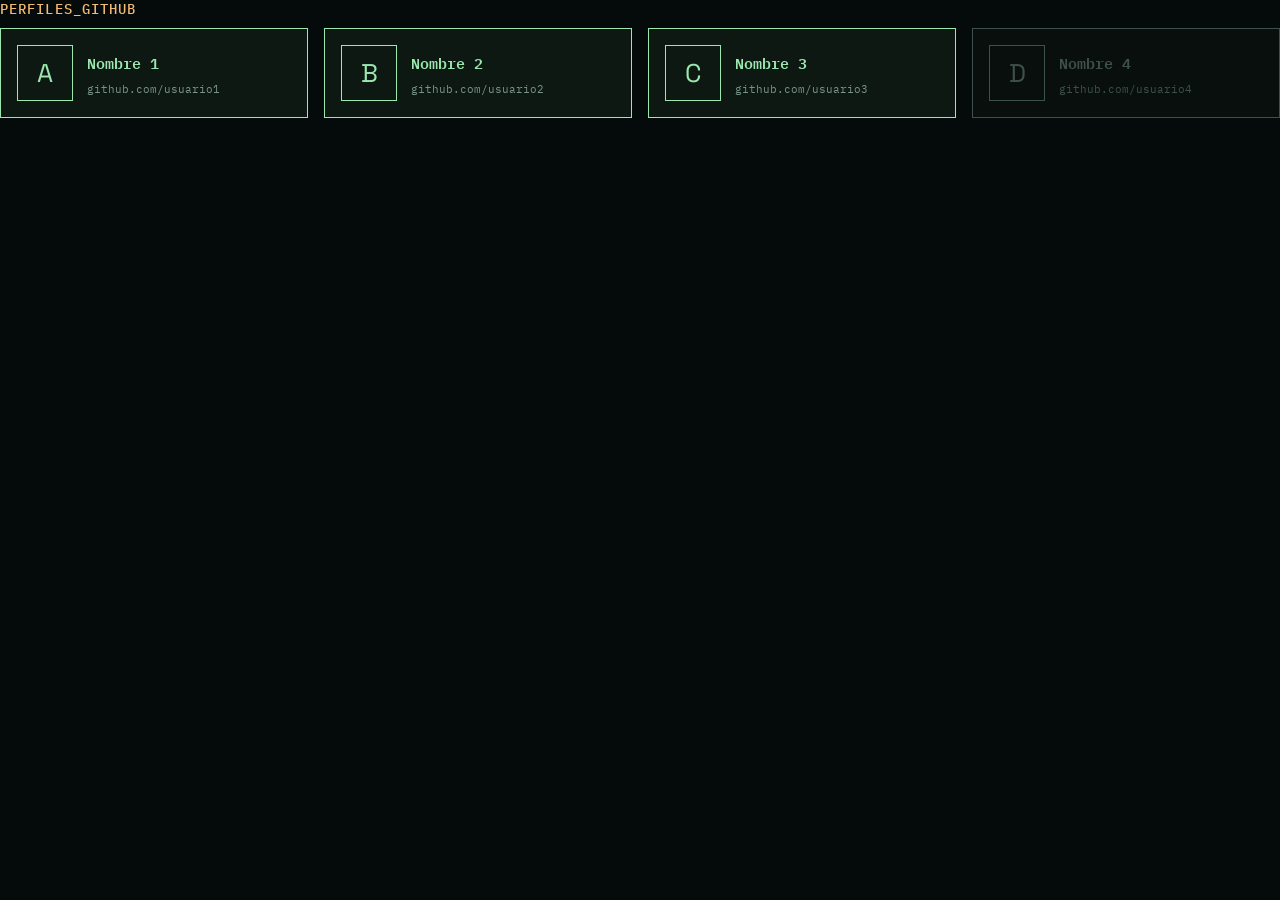
==== commit 76a6520c: "diseñar pagina de WS 3,4,5,6,7" ====
--- a/copia.html
+++ b/copia.html
@@ -2,550 +2,127 @@
 <html lang="es">
 
 <head>
-  <meta charset="UTF-8" />
-  <meta name="viewport" content="width=device-width, initial-scale=1.0" />
-  <title>WS1 · Sistemas Operativos</title>
-  <link rel="stylesheet" href="assets/style.css" />
+    <meta charset="UTF-8" />
+    <meta name="viewport" content="width=device-width, initial-scale=1.0" />
+    <title>Student Terminal / Perfil</title>
+    <link rel="stylesheet" href="assets/style.css" />
+    <style>
+        /* Perfiles de GitHub */
+.perfiles-grid {
+  display: grid;
+  grid-template-columns: repeat(auto-fit, minmax(220px, 1fr));
+  gap: 16px;
+  margin-top: 10px;
+}
 
-  <style>
-    .ws-hero h1 {
-      font-size: clamp(2.4rem, 5.6vw, 5.4rem);
-    }
+.perfil {
+  --c: var(--green);
 
-    .ilustracion {
-      display: block;
-      width: 100%;
-      height: auto;
-    }
+  display: grid;
+  grid-template-columns: 56px minmax(0, 1fr);
+  align-items: center;
+  gap: 14px;
+  padding: 16px;
 
-    .ws-hero-figure {
-      margin: 0;
-      border: 1px solid var(--line);
-      background: var(--panel);
-    }
+  border: 1px solid var(--c);
+  background: color-mix(in srgb, var(--c) 6%, transparent);
+  color: inherit;
+  text-decoration: none;
+  transition: background 0.2s ease;
+}
 
-    .ws-lead {
-      max-width: 62ch;
-      margin: 26px 0 0;
-      color: var(--muted);
-      font-size: 0.95rem;
-      line-height: 1.7;
-    }
+.perfil:hover,
+.perfil:focus-visible {
+  background: color-mix(in srgb, var(--c) 16%, transparent);
+}
 
-    .ws-actions {
-      display: flex;
-      flex-wrap: wrap;
-      gap: 12px;
-      margin-top: 28px;
-    }
+.perfil:focus-visible {
+  outline: 2px solid var(--c);
+  outline-offset: 3px;
+}
 
-    .btn {
-      display: inline-block;
-      padding: 12px 18px;
-      border: 1px solid var(--green-dark);
-      color: var(--green);
-      font-family: inherit;
-      font-size: 0.78rem;
-      font-weight: 600;
-      text-decoration: none;
-      transition: background 0.2s ease, color 0.2s ease;
-    }
+.perfil-inicial {
+  display: grid;
+  place-items: center;
+  width: 56px;
+  height: 56px;
+  border: 1px solid var(--c);
+  color: var(--c);
+  font-family: "Space Grotesk", sans-serif;
+  font-size: 1.6rem;
+}
 
-    .btn:hover,
-    .btn:focus-visible {
-      background: rgba(155, 231, 174, 0.12);
-    }
+.perfil-nombre {
+  display: block;
+  color: var(--c);
+  font-size: 0.95rem;
+  font-weight: 600;
+}
 
-    .btn:focus-visible {
-      outline: 2px solid var(--cyan);
-      outline-offset: 2px;
-    }
+.perfil-url {
+  display: block;
+  margin-top: 6px;
+  color: var(--muted);
+  font-size: 0.7rem;
+  overflow-wrap: anywhere;
+}
+/* Miembro que ya no participa: color apagado */
+.perfil-4 {
+  --c: var(--muted);
+  opacity: 0.5;
+}
 
-    .btn-solid {
-      background: var(--green);
-      color: var(--bg);
-    }
-
-    .btn-solid:hover,
-    .btn-solid:focus-visible {
-      background: #b6f0c4;
-    }
-
-    .ws-section {
-      margin-bottom: 56px;
-    }
-
-    /* ===== Resumen ===== */
-    .summary-grid {
-      display: grid;
-      grid-template-columns: repeat(2, minmax(0, 1fr));
-      gap: 16px;
-    }
-
-    .summary-grid h3 {
-      margin: 0 0 10px;
-      color: var(--green);
-      font-family: "Space Grotesk", sans-serif;
-      font-size: 1.2rem;
-      letter-spacing: -0.02em;
-    }
-
-    .summary-grid p,
-    .summary-grid li {
-      color: var(--white);
-      font-size: 0.82rem;
-      line-height: 1.7;
-    }
-
-    .summary-grid p {
-      margin: 0;
-    }
-
-    .summary-grid ul {
-      margin: 0;
-      padding-left: 18px;
-    }
-
-    .summary-grid strong {
-      color: var(--amber);
-      font-weight: 500;
-    }
-
-    /* ===== Lista de recursos (estilo de la captura) ===== */
-    .recursos-title {
-      margin: 0 0 6px;
-      color: var(--amber);
-      font-size: 0.85rem;
-      font-weight: 500;
-      letter-spacing: 0.08em;
-    }
-
-    .recurso {
-      display: grid;
-      grid-template-columns: 96px minmax(0, 1fr);
-      align-items: center;
-      gap: 16px;
-
-      padding: 24px 8px;
-      border-bottom: 1px solid var(--line);
-
-      color: inherit;
-      text-decoration: none;
-      transition: background 0.2s ease;
-    }
-
-    .recurso:last-child {
-      border-bottom: 0;
-    }
-
-    .recurso:hover,
-    .recurso:focus-visible {
-      background: rgba(155, 231, 174, 0.06);
-    }
-
-    .recurso:focus-visible {
-      outline: 2px solid var(--cyan);
-      outline-offset: -2px;
-    }
-
-    .recurso-tag {
-      color: var(--green);
-      font-size: 0.72rem;
-    }
-
-    .recurso-title {
-      display: block;
-      color: var(--white);
-      font-size: 0.95rem;
-      font-weight: 600;
-      line-height: 1.4;
-      transition: color 0.2s ease;
-    }
-
-    .recurso:hover .recurso-title,
-    .recurso:focus-visible .recurso-title {
-      color: var(--green);
-    }
-
-    .recurso-meta {
-      display: block;
-      margin-top: 8px;
-      color: var(--muted);
-      font-size: 0.72rem;
-    }
-
-    /* ===== Capturas ===== */
-    .shots {
-      display: grid;
-      grid-template-columns: repeat(2, minmax(0, 1fr));
-      gap: 16px;
-    }
-
-    .shots figure {
-      margin: 0;
-      border: 1px solid var(--line);
-    }
-
-    .shots figcaption {
-      padding: 10px 14px;
-      border-top: 1px solid var(--line);
-      color: var(--muted);
-      font-size: 0.7rem;
-    }
-
-    /* ===== Tabla de comandos ===== */
-    .table-wrap {
-      overflow-x: auto;
-      border: 1px solid var(--line);
-    }
-
-    .cmd-table {
-      width: 100%;
-      min-width: 520px;
-      border-collapse: collapse;
-      font-size: 0.8rem;
-    }
-
-    .cmd-table th,
-    .cmd-table td {
-      padding: 12px 16px;
-      border-bottom: 1px solid var(--line);
-      text-align: left;
-    }
-
-    .cmd-table tr:last-child td {
-      border-bottom: 0;
-    }
-
-    .cmd-table th {
-      color: var(--amber);
-      font-weight: 500;
-      background: rgba(155, 231, 174, 0.05);
-    }
-
-    .cmd-table td {
-      color: var(--muted);
-    }
-
-    .cmd-table code {
-      color: var(--cyan);
-      font-family: inherit;
-    }
-
-    .cmd-table td:nth-child(2) code {
-      color: var(--green);
-    }
-
-    .ws-footer {
-      margin-top: 20px;
-    }
-
-    @media (max-width: 900px) {
-      .summary-grid,
-      .shots {
-        grid-template-columns: 1fr;
-      }
-    }
-
-    @media (max-width: 600px) {
-      .recurso {
-        grid-template-columns: 1fr;
-        gap: 6px;
-      }
-    }
-  </style>
+.perfil-4:hover,
+.perfil-4:focus-visible {
+  opacity: 0.8;
+}
+/* Un color para cada perfil */
+.for .perfil-4 {
+  color: #e5e2de3a;
+}
+    </style>
 </head>
 
 <body>
-  <!-- ===== IMÁGENES (definidas una sola vez y reutilizadas más abajo) ===== -->
-  <svg width="0" height="0" style="position:absolute" aria-hidden="true" focusable="false">
-    <!-- Capas de un sistema operativo -->
-    <symbol id="img-capas" viewBox="0 0 400 340">
-      <rect width="400" height="340" fill="#0b1714" />
-      <g font-family="IBM Plex Mono, monospace" text-anchor="middle">
-        <rect x="30" y="24" width="340" height="60" fill="#10201b" stroke="#83d4d0" stroke-width="1.5" />
-        <text x="200" y="50" fill="#83d4d0" font-size="15" font-weight="600">APLICACIONES</text>
-        <text x="200" y="70" fill="#77948a" font-size="11">navegador · editor · juegos</text>
+    <main>      
+        <section class="ws-section" id="perfiles" aria-labelledby="perfiles-title">
+        <h2 class="recursos-title" id="perfiles-title">PERFILES_GITHUB</h2>
 
-        <rect x="30" y="100" width="340" height="60" fill="#10201b" stroke="#f2ba72" stroke-width="1.5" />
-        <text x="200" y="126" fill="#f2ba72" font-size="15" font-weight="600">SHELL / INTERFAZ</text>
-        <text x="200" y="146" fill="#77948a" font-size="11">terminal (CLI) · escritorio (GUI)</text>
-
-        <rect x="30" y="176" width="340" height="72" fill="#9be7ae" fill-opacity="0.1" stroke="#9be7ae" stroke-width="2" />
-        <text x="200" y="202" fill="#9be7ae" font-size="17" font-weight="700">KERNEL</text>
-        <text x="200" y="224" fill="#dfeee4" font-size="11">procesos · memoria · ficheros · E/S</text>
-        <text x="200" y="239" fill="#77948a" font-size="10">gestiona los recursos de la máquina</text>
-
-        <rect x="30" y="264" width="340" height="52" fill="#050b0a" stroke="#5eab7e" stroke-width="1.5" stroke-dasharray="6 4" />
-        <text x="200" y="288" fill="#dfeee4" font-size="15" font-weight="600">HARDWARE</text>
-        <text x="200" y="305" fill="#77948a" font-size="11">CPU · RAM · disco · red</text>
-      </g>
-      <g stroke="#5eab7e" stroke-width="1.5" fill="none">
-        <path d="M200 88v8M196 92l4 4 4-4" />
-        <path d="M200 164v8M196 168l4 4 4-4" />
-        <path d="M200 252v8M196 256l4 4 4-4" />
-      </g>
-    </symbol>
-
-    <!-- Terminal de Windows -->
-    <symbol id="img-windows" viewBox="0 0 480 280">
-      <rect width="480" height="280" fill="#050b0a" />
-      <rect x="14" y="14" width="452" height="252" fill="#0b1714" stroke="#83d4d0" stroke-width="1.5" />
-      <rect x="14" y="14" width="452" height="30" fill="#10201b" stroke="#83d4d0" stroke-width="1.5" />
-      <g font-family="IBM Plex Mono, monospace" font-size="12">
-        <text x="28" y="34" fill="#83d4d0" font-weight="600">Símbolo del sistema</text>
-        <rect x="392" y="24" width="10" height="10" fill="none" stroke="#83d4d0" />
-        <path d="M420 24l10 10M430 24l-10 10M366 30h10" stroke="#83d4d0" stroke-width="1.5" />
-        <text x="30" y="72" fill="#dfeee4">C:\Users\alumno&gt; dir</text>
-        <text x="30" y="92" fill="#77948a"> 15/09/2026  10:12    &lt;DIR&gt;   Documentos</text>
-        <text x="30" y="110" fill="#77948a"> 15/09/2026  10:12    &lt;DIR&gt;   Descargas</text>
-        <text x="30" y="138" fill="#dfeee4">C:\Users\alumno&gt; cd Documentos</text>
-        <text x="30" y="166" fill="#dfeee4">C:\Users\alumno\Documentos&gt; mkdir WS1</text>
-        <text x="30" y="194" fill="#dfeee4">C:\Users\alumno\Documentos&gt; ipconfig</text>
-        <text x="30" y="214" fill="#f2ba72">   Dirección IPv4 . . . : 192.168.1.24</text>
-        <text x="30" y="242" fill="#dfeee4">C:\Users\alumno\Documentos&gt; </text>
-        <rect x="234" y="231" width="8" height="14" fill="#9be7ae" />
-      </g>
-    </symbol>
-
-    <!-- Terminal de Linux -->
-    <symbol id="img-linux" viewBox="0 0 480 280">
-      <rect width="480" height="280" fill="#050b0a" />
-      <rect x="14" y="14" width="452" height="252" fill="#0b1714" stroke="#9be7ae" stroke-width="1.5" />
-      <rect x="14" y="14" width="452" height="30" fill="#10201b" stroke="#9be7ae" stroke-width="1.5" />
-      <circle cx="34" cy="29" r="5" fill="#ef9272" />
-      <circle cx="52" cy="29" r="5" fill="#f2ba72" />
-      <circle cx="70" cy="29" r="5" fill="#9be7ae" />
-      <g font-family="IBM Plex Mono, monospace" font-size="12">
-        <text x="240" y="34" fill="#9be7ae" font-weight="600" text-anchor="middle">alumno@g3: ~</text>
-        <text x="30" y="72" fill="#9be7ae">alumno@g3<tspan fill="#dfeee4">:</tspan><tspan fill="#83d4d0">~</tspan><tspan fill="#dfeee4">$ pwd</tspan></text>
-        <text x="30" y="90" fill="#77948a">/home/alumno</text>
-        <text x="30" y="118" fill="#9be7ae">alumno@g3<tspan fill="#dfeee4">:</tspan><tspan fill="#83d4d0">~</tspan><tspan fill="#dfeee4">$ ls -l</tspan></text>
-        <text x="30" y="136" fill="#77948a">drwxr-xr-x 2 alumno alumno 4096 sep 15 Documentos</text>
-        <text x="30" y="154" fill="#77948a">drwxr-xr-x 2 alumno alumno 4096 sep 15 Descargas</text>
-        <text x="30" y="182" fill="#9be7ae">alumno@g3<tspan fill="#dfeee4">:</tspan><tspan fill="#83d4d0">~</tspan><tspan fill="#dfeee4">$ mkdir WS1 &amp;&amp; cd WS1</tspan></text>
-        <text x="30" y="210" fill="#9be7ae">alumno@g3<tspan fill="#dfeee4">:</tspan><tspan fill="#83d4d0">~/WS1</tspan><tspan fill="#dfeee4">$ cat notas.txt</tspan></text>
-        <text x="30" y="228" fill="#f2ba72">El kernel gestiona procesos y memoria.</text>
-        <text x="30" y="252" fill="#9be7ae">alumno@g3<tspan fill="#dfeee4">:</tspan><tspan fill="#83d4d0">~/WS1</tspan><tspan fill="#dfeee4">$ </tspan></text>
-        <rect x="152" y="241" width="8" height="14" fill="#9be7ae" />
-      </g>
-    </symbol>
-  </svg>
-
-  <nav class="terminal-nav-large" aria-label="Navegación principal">
-    <a href="index.html" class="nav-logo-large">[G3_SYSTEM_CONTROL]</a>
-    <ul class="nav-links-large">
-      <li><a href="#recursos">&gt;_ MATERIAS</a></li>
-      <li><a href="#recursos">&gt;_ ENTREGAS</a></li>
-
-      <li class="nav-item-dropdown">
-        <a href="#" id="dropdown-trigger">&gt;_ AJUSTES ▼</a>
-
-        <div id="terminal-dropdown" class="dropdown-section">
-          <div class="dropdown-header">SYSTEM_SETTINGS_LOG</div>
-          <ul class="dropdown-menu-list">
-            <li><a href="/Digitalitzaci-/pagina1.html">WS1</a></li>
-            <li><a href="/Digitalitzaci-/pagina2.html">WS2</a></li>
-            <li><a href="/Digitalitzaci-/pagina3.html">WS3</a></li>
-            <li><a href="/Digitalitzaci-/pagina4.html">WS4</a></li>
-            <li><a href="/Digitalitzaci-/pagina5.html">WS5</a></li>
-            <li><a href="/Digitalitzaci-/pagina6.html">WS6</a></li>
-            <li><a href="/Digitalitzaci-/pagina7.html">WS7</a></li>
-          </ul>
-        </div>
-      </li>
-    </ul>
-  </nav>
-
-  <main class="terminal-shell">
-    <div class="terminal-frame">
-      <header class="topbar">
-        <div class="brand">STUDENT_TERMINAL / WS_01</div>
-        <div class="session">
-          sesión activa · <strong>Grupo 3 / Sistemas Operativos</strong>
-        </div>
-      </header>
-
-      <!-- ===== PORTADA ===== -->
-      <section class="hero ws-hero" aria-labelledby="page-title">
-        <div>
-          <h1 id="page-title">
-            WS_01<br />
-            <span>Sistemas Operativos</span><span class="caret" aria-hidden="true"></span>
-          </h1>
-          <p class="ws-lead">
-            Introducción a los sistemas operativos: qué son, qué hacen por
-            debajo y cómo se manejan desde la línea de comandos en Windows y
-            en Linux.
-          </p>
-          <div class="ws-actions">
-            <!-- CAMBIA los enlaces por los tuyos -->
-            <a class="btn btn-solid" href="docs/WS1-D01-Introduccio-als-Sistemes-Operatius.pdf">Ver presentación</a>
-            <a class="btn" href="practicas/WS1-A01-Sistemes-Operatius.pdf">Ver prácticas</a>
-          </div>
-        </div>
-
-        <figure class="ws-hero-figure">
-          <svg class="ilustracion" viewBox="0 0 400 340" role="img"
-            aria-label="Esquema en capas: aplicaciones, shell, kernel y hardware">
-            <use href="#img-capas" />
-          </svg>
-        </figure>
-      </section>
-
-      <!-- ===== RESUMEN ===== -->
-      <section class="ws-section" id="resumen" aria-labelledby="resumen-title">
-        <h2 class="recursos-title" id="resumen-title">RESUMEN_WS1</h2>
-
-        <div class="summary-grid">
-          <article class="panel">
-            <h3>¿Qué es un sistema operativo?</h3>
-            <p>
-              Es el software que hace de intermediario entre el hardware y los
-              programas. Reparte la CPU, la memoria y el disco entre las
-              aplicaciones y ofrece al usuario una forma de controlar el
-              equipo.
-            </p>
-          </article>
-
-          <article class="panel">
-            <h3>Qué funciones tiene</h3>
-            <ul>
-              <li><strong>Procesos:</strong> decide qué programa usa la CPU y cuándo.</li>
-              <li><strong>Memoria:</strong> asigna y protege la RAM de cada programa.</li>
-              <li><strong>Ficheros:</strong> organiza los datos en carpetas y archivos.</li>
-              <li><strong>Entrada/salida:</strong> maneja teclado, pantalla, red y discos con drivers.</li>
-              <li><strong>Seguridad:</strong> controla usuarios y permisos.</li>
-            </ul>
-          </article>
-
-          <article class="panel">
-            <h3>Kernel y shell</h3>
-            <p>
-              El <strong>kernel</strong> es el núcleo: habla directamente con
-              el hardware. La <strong>shell</strong> es la capa que usamos
-              nosotros, y puede ser una terminal (CLI, con comandos) o un
-              escritorio gráfico (GUI).
-            </p>
-          </article>
-
-          <article class="panel">
-            <h3>Windows y Linux</h3>
-            <p>
-              Windows usa <strong>CMD</strong> o PowerShell y rutas con barra
-              invertida (<code>C:\Users</code>). Linux usa <strong>bash</strong>
-              y rutas con barra normal (<code>/home</code>), y distingue entre
-              mayúsculas y minúsculas.
-            </p>
-          </article>
-        </div>
-      </section>
-
-      <!-- ===== RECURSOS ===== -->
-      <section class="ws-section" id="recursos" aria-labelledby="recursos-title">
-        <h2 class="recursos-title" id="recursos-title">RECURSOS_WS1</h2>
-
-        <div class="recurso-list">
-          <!-- CAMBIA cada href por el enlace real -->
-          <a class="recurso" href="docs/WS1-D01-Introduccio-als-Sistemes-Operatius.pdf">
-            <span class="recurso-tag">[BOOK]</span>
+        <div class="perfiles-grid">
+          <!-- CAMBIA en cada tarjeta: href, inicial, nombre y texto del enlace -->
+          <a class="perfil perfil-1" href="https://github.com/USUARIO1" target="_blank" rel="noopener">
+            <span class="perfil-inicial" aria-hidden="true">A</span>
             <span>
-              <span class="recurso-title">WS1 - D01-Introducció als Sistemes Operatius</span>
-              <span class="recurso-meta">Material · Publicat el dia 15 de set.</span>
+              <span class="perfil-nombre">Nombre 1</span>
+              <span class="perfil-url">github.com/usuario1</span>
             </span>
           </a>
 
-          <a class="recurso" href="docs/windows-command-line-cheatsheet.pdf">
-            <span class="recurso-tag">[BOOK]</span>
+          <a class="perfil perfil-2" href="https://github.com/USUARIO2" target="_blank" rel="noopener">
+            <span class="perfil-inicial" aria-hidden="true">B</span>
             <span>
-              <span class="recurso-title">Windows command line cheatsheet</span>
-              <span class="recurso-meta">Material · Publicat el dia 15 de set.</span>
+              <span class="perfil-nombre">Nombre 2</span>
+              <span class="perfil-url">github.com/usuario2</span>
             </span>
           </a>
 
-          <a class="recurso" href="docs/linux-command-line-cheatsheet.pdf">
-            <span class="recurso-tag">[BOOK]</span>
+          <a class="perfil perfil-3" href="https://github.com/USUARIO3" target="_blank" rel="noopener">
+            <span class="perfil-inicial" aria-hidden="true">C</span>
             <span>
-              <span class="recurso-title">Linux command line cheatsheet (terminal)</span>
-              <span class="recurso-meta">Material · Publicat el dia 15 de set.</span>
+              <span class="perfil-nombre">Nombre 3</span>
+              <span class="perfil-url">github.com/usuario3</span>
             </span>
           </a>
 
-          <a class="recurso" href="practicas/WS1-A01-Sistemes-Operatius.pdf">
-            <span class="recurso-tag">[DONE]</span>
+          <a class="perfil perfil-4" href="https://github.com/USUARIO4" target="_blank" rel="noopener">
+            <span class="perfil-inicial" aria-hidden="true">D</span>
             <span>
-              <span class="recurso-title">WS1 - A01-Sistemes Operatius</span>
-              <span class="recurso-meta">Completada · Data de venciment: Ahir 23:59</span>
+              <span class="perfil-nombre">Nombre 4</span>
+              <span class="perfil-url">github.com/usuario4</span>
             </span>
           </a>
         </div>
       </section>
 
-      <!-- ===== CAPTURAS ===== -->
-      <section class="ws-section" id="capturas" aria-labelledby="capturas-title">
-        <h2 class="recursos-title" id="capturas-title">CAPTURAS_WS1</h2>
-
-        <div class="shots">
-          <figure>
-            <svg class="ilustracion" viewBox="0 0 480 280" role="img"
-              aria-label="Ventana del símbolo del sistema de Windows con comandos dir, cd y ipconfig">
-              <use href="#img-windows" />
-            </svg>
-            <figcaption>Línea de comandos de Windows (CMD)</figcaption>
-          </figure>
-
-          <figure>
-            <svg class="ilustracion" viewBox="0 0 480 280" role="img"
-              aria-label="Terminal de Linux con comandos pwd, ls y mkdir">
-              <use href="#img-linux" />
-            </svg>
-            <figcaption>Terminal de Linux (bash)</figcaption>
-          </figure>
-        </div>
-        <!-- Para usar una captura tuya, cambia el <svg> por:
-             <img src="ruta/de/tu-imagen.png" alt="descripción" style="width:100%;display:block" /> -->
-      </section>
-
-      <!-- ===== COMANDOS ===== -->
-      <section class="ws-section" id="comandos" aria-labelledby="comandos-title">
-        <h2 class="recursos-title" id="comandos-title">COMANDOS_BASICOS</h2>
-
-        <div class="table-wrap">
-          <table class="cmd-table">
-            <thead>
-              <tr>
-                <th scope="col">Windows (CMD)</th>
-                <th scope="col">Linux (bash)</th>
-                <th scope="col">Qué hace</th>
-              </tr>
-            </thead>
-            <tbody>
-              <tr><td><code>dir</code></td><td><code>ls</code></td><td>Lista el contenido de la carpeta</td></tr>
-              <tr><td><code>cd</code></td><td><code>cd</code></td><td>Cambia de carpeta</td></tr>
-              <tr><td><code>cd</code> (sin nombre)</td><td><code>pwd</code></td><td>Muestra la carpeta actual</td></tr>
-              <tr><td><code>mkdir</code></td><td><code>mkdir</code></td><td>Crea una carpeta</td></tr>
-              <tr><td><code>copy</code></td><td><code>cp</code></td><td>Copia un archivo</td></tr>
-              <tr><td><code>move</code></td><td><code>mv</code></td><td>Mueve o renombra un archivo</td></tr>
-              <tr><td><code>del</code></td><td><code>rm</code></td><td>Borra un archivo</td></tr>
-              <tr><td><code>type</code></td><td><code>cat</code></td><td>Muestra el contenido de un archivo</td></tr>
-              <tr><td><code>cls</code></td><td><code>clear</code></td><td>Limpia la pantalla</td></tr>
-              <tr><td><code>tasklist</code></td><td><code>ps</code></td><td>Lista los procesos en ejecución</td></tr>
-              <tr><td><code>ipconfig</code></td><td><code>ip a</code></td><td>Muestra la configuración de red</td></tr>
-            </tbody>
-          </table>
-        </div>
-      </section>
-
-      <footer class="statusbar ws-footer">
-        <span><strong>WS_01</strong> · Grupo 3</span>
-        <div class="status-right">
-          <span>3 materiales</span>
-          <span>1 práctica</span>
-          <a class="btn" href="index.html">← Volver a los WS</a>
-        </div>
-      </footer>
-    </div>
-  </main>
-</body>
-
-</html>+      </main>
+</body>
--- a/assets/style.css
+++ b/assets/style.css
@@ -1084,4 +1084,107 @@
     grid-template-columns: 1fr;
     gap: 6px;
   }
-}+}
+
+
+
+
+
+
+
+/* Panel con imagen al lado del texto */
+.panel-imagen {
+  display: flex;
+  align-items: flex-start;
+  gap: 18px;
+}
+
+.panel-imagen img {
+  flex: 0 0 auto;
+  width: 120px;
+  height: 120px;
+  object-fit: cover;
+  border: 1px solid var(--green-dark);
+}
+
+.panel-imagen .texto {
+  min-width: 0;
+}
+
+@media (max-width: 600px) {
+  .panel-imagen img {
+    width: 88px;
+    height: 88px;
+  }
+}
+
+.ws-hero-figure .ilustracion {
+  aspect-ratio: 400 / 340;
+  object-fit: cover;
+}
+
+
+
+/* Panel con aspecto de terminal */
+.terminal-sql {
+  padding: 0;
+  overflow: hidden;
+  border-color: var(--green-dark);
+  background: #050b0a;
+}
+
+.terminal-sql-bar {
+  display: flex;
+  align-items: center;
+  gap: 8px;
+  padding: 10px 14px;
+  border-bottom: 1px solid var(--line);
+  background: var(--panel-light);
+}
+
+.terminal-sql-bar i {
+  display: block;
+  width: 10px;
+  height: 10px;
+  border-radius: 50%;
+}
+
+.terminal-sql-bar i:nth-child(1) { background: var(--red); }
+.terminal-sql-bar i:nth-child(2) { background: var(--amber); }
+.terminal-sql-bar i:nth-child(3) { background: var(--green); }
+
+.terminal-sql-bar span {
+  margin-left: 8px;
+  color: var(--muted);
+  font-size: 0.68rem;
+}
+
+.terminal-sql h3 {
+  margin: 0;
+  color: var(--muted);
+  font-family: inherit;
+  font-size: 0.68rem;
+  font-weight: 400;
+  letter-spacing: 0;
+}
+
+.terminal-sql pre {
+  margin: 0;
+  padding: 18px;
+  overflow-x: auto;
+  color: var(--white);
+  font-family: inherit;
+  font-size: 0.78rem;
+  line-height: 1.9;
+  white-space: pre;
+}
+
+.terminal-sql code {
+  font-family: inherit;
+  color: inherit;
+}
+
+.terminal-sql .pr { color: var(--green); }   /* prompt */
+.terminal-sql .kw { color: var(--amber); }   /* palabras SQL */
+.terminal-sql .st { color: var(--cyan); }    /* textos entre comillas */
+.terminal-sql .cm { color: var(--muted); }   /* comentarios */
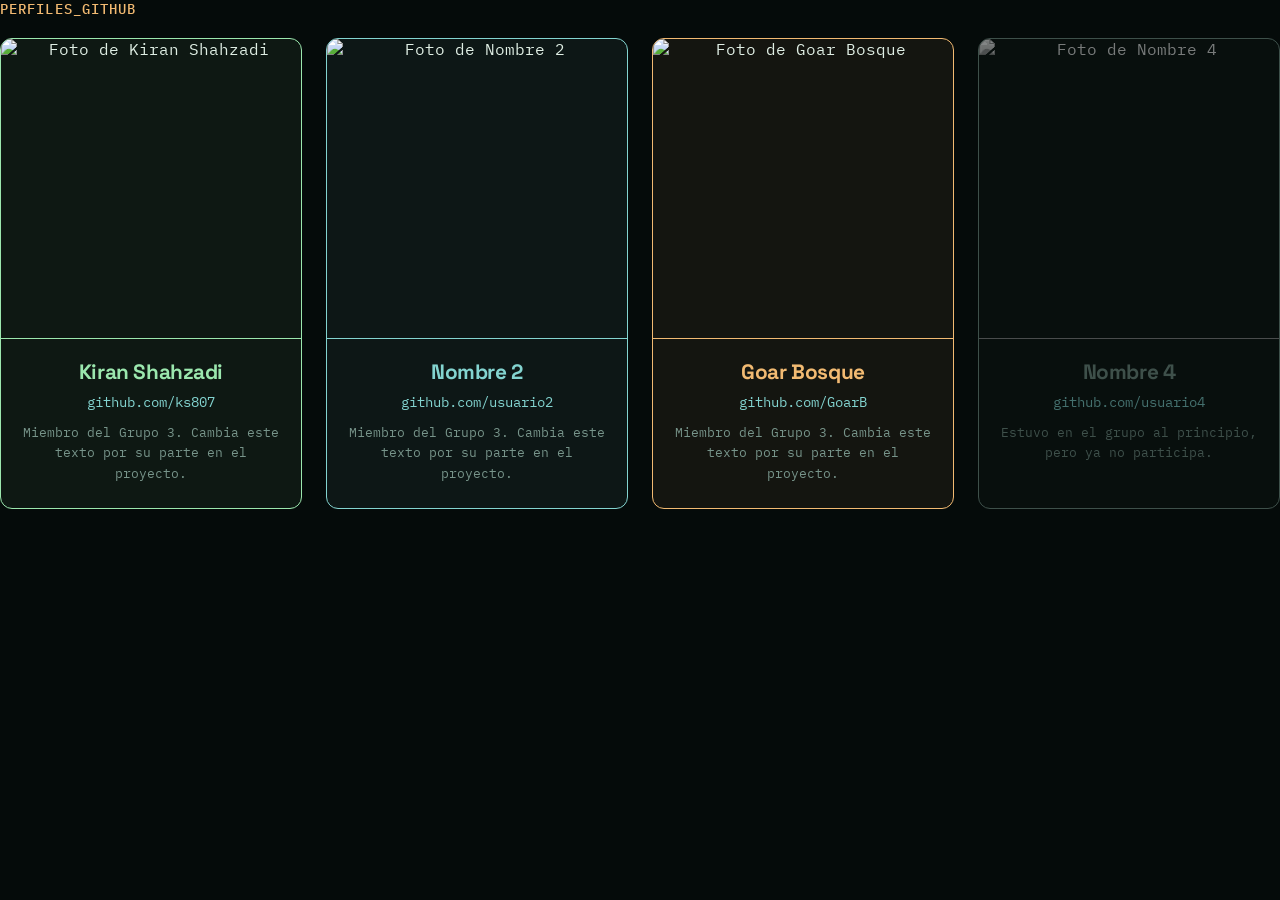
==== commit 30cb38b8: "uctualicacion de ws" ====
--- a/copia.html
+++ b/copia.html
@@ -2,127 +2,197 @@
 <html lang="es">
 
 <head>
-    <meta charset="UTF-8" />
-    <meta name="viewport" content="width=device-width, initial-scale=1.0" />
-    <title>Student Terminal / Perfil</title>
-    <link rel="stylesheet" href="assets/style.css" />
-    <style>
-        /* Perfiles de GitHub */
-.perfiles-grid {
-  display: grid;
-  grid-template-columns: repeat(auto-fit, minmax(220px, 1fr));
-  gap: 16px;
-  margin-top: 10px;
-}
+  <meta charset="UTF-8" />
+  <meta name="viewport" content="width=device-width, initial-scale=1.0" />
+  <title>Student Terminal / Perfil</title>
+  <link rel="stylesheet" href="assets/style.css" />
+  <style>
+    /* ==========================================
+       PERFILES DE GITHUB
+       ========================================== */
+    .perfiles-grid {
+      display: grid;
+      grid-template-columns: repeat(auto-fit, minmax(260px, 1fr));
+      gap: 24px;
+      margin-top: 20px;
+    }
 
-.perfil {
-  --c: var(--green);
+    /* Tarjeta: todo centrado, foto arriba y datos debajo */
+    .perfil {
+      --c: var(--green);
 
-  display: grid;
-  grid-template-columns: 56px minmax(0, 1fr);
-  align-items: center;
-  gap: 14px;
-  padding: 16px;
+      position: relative;
+      display: flex;
+      flex-direction: column;
+      align-items: stretch;
+      gap: 0;
+      padding: 0;
+      overflow: hidden;
 
-  border: 1px solid var(--c);
-  background: color-mix(in srgb, var(--c) 6%, transparent);
-  color: inherit;
-  text-decoration: none;
-  transition: background 0.2s ease;
-}
+      border: 1px solid var(--c);
+      border-radius: 12px;
+      background: color-mix(in srgb, var(--c) 6%, transparent);
+      text-align: center;
+      transition: transform 0.2s ease, background 0.2s ease, opacity 0.2s ease;
+    }
 
-.perfil:hover,
-.perfil:focus-visible {
-  background: color-mix(in srgb, var(--c) 16%, transparent);
-}
+    .perfil:hover,
+    .perfil:focus-within {
+      background: color-mix(in srgb, var(--c) 16%, transparent);
+      transform: translateY(-4px);
+    }
 
-.perfil:focus-visible {
-  outline: 2px solid var(--c);
-  outline-offset: 3px;
-}
+    /* Foto cuadrada */
+        .perfil-foto {
+      display: block;
+      width: 100%;
+      aspect-ratio: 1 / 1;
+      object-fit: cover;
+      border: 0;
+      border-bottom: 1px solid var(--c);
+      border-radius: 0;
+    }
 
-.perfil-inicial {
-  display: grid;
-  place-items: center;
-  width: 56px;
-  height: 56px;
-  border: 1px solid var(--c);
-  color: var(--c);
-  font-family: "Space Grotesk", sans-serif;
-  font-size: 1.6rem;
-}
+    /* Datos debajo de la foto */
+       .perfil-datos {
+      display: flex;
+      flex-direction: column;
+      align-items: center;
+      gap: 8px;
+      padding: 20px 20px 24px;
+    }
 
-.perfil-nombre {
-  display: block;
-  color: var(--c);
-  font-size: 0.95rem;
-  font-weight: 600;
-}
+    .perfil-nombre {
+      margin: 0;
+      color: var(--c);
+      font-family: "Space Grotesk", sans-serif;
+      font-size: 1.3rem;
+      font-weight: 700;
+      letter-spacing: -0.02em;
+    }
 
-.perfil-url {
-  display: block;
-  margin-top: 6px;
-  color: var(--muted);
-  font-size: 0.7rem;
-  overflow-wrap: anywhere;
-}
-/* Miembro que ya no participa: color apagado */
-.perfil-4 {
-  --c: var(--muted);
-  opacity: 0.5;
-}
+    .perfil-url {
+      color: var(--cyan);
+      font-size: 0.85rem;
+      text-decoration: none;
+      overflow-wrap: anywhere;
+    }
 
-.perfil-4:hover,
-.perfil-4:focus-visible {
-  opacity: 0.8;
-}
-/* Un color para cada perfil */
-.for .perfil-4 {
-  color: #e5e2de3a;
-}
-    </style>
+    .perfil-url:hover {
+      text-decoration: underline;
+    }
+
+    /* Toda la tarjeta es clicable: el enlace se estira sobre ella */
+    .perfil-url::after {
+      content: "";
+      position: absolute;
+      inset: 0;
+      border-radius: 12px;
+    }
+
+    .perfil-url:focus-visible {
+      outline: none;
+    }
+
+        .perfil-url:focus-visible::after {
+      outline: 2px solid var(--c);
+      outline-offset: -3px;
+    }
+
+    .perfil-info {
+      margin: 4px 0 0;
+      color: var(--muted);
+      font-size: 0.8rem;
+      line-height: 1.6;
+    }
+
+    /* Un color para cada perfil */
+    .perfil-1 { --c: var(--green); }
+    .perfil-2 { --c: var(--cyan); }
+    .perfil-3 { --c: var(--amber); }
+
+    /* Miembro que ya no participa: color apagado y foto en gris */
+    .perfil-4 {
+      --c: var(--muted);
+      opacity: 0.5;
+    }
+
+    .perfil-4 .perfil-foto {
+      filter: grayscale(1);
+    }
+
+    .perfil-4:hover,
+    .perfil-4:focus-within {
+      opacity: 0.8;
+    }
+
+    @media (prefers-reduced-motion: reduce) {
+      .perfil {
+        transition: none;
+      }
+
+      .perfil:hover,
+      .perfil:focus-within {
+        transform: none;
+      }
+    }
+  </style>
 </head>
 
 <body>
-    <main>      
-        <section class="ws-section" id="perfiles" aria-labelledby="perfiles-title">
-        <h2 class="recursos-title" id="perfiles-title">PERFILES_GITHUB</h2>
+  <main>
+    <section class="ws-section" id="perfiles" aria-labelledby="perfiles-title">
+      <h2 class="recursos-title" id="perfiles-title">PERFILES_GITHUB</h2>
 
-        <div class="perfiles-grid">
-          <!-- CAMBIA en cada tarjeta: href, inicial, nombre y texto del enlace -->
-          <a class="perfil perfil-1" href="https://github.com/USUARIO1" target="_blank" rel="noopener">
-            <span class="perfil-inicial" aria-hidden="true">A</span>
-            <span>
-              <span class="perfil-nombre">Nombre 1</span>
-              <span class="perfil-url">github.com/usuario1</span>
-            </span>
-          </a>
+      <div class="perfiles-grid">
+        <!-- CAMBIA en cada tarjeta: foto, nombre, enlace y texto de información -->
 
-          <a class="perfil perfil-2" href="https://github.com/USUARIO2" target="_blank" rel="noopener">
-            <span class="perfil-inicial" aria-hidden="true">B</span>
-            <span>
-              <span class="perfil-nombre">Nombre 2</span>
-              <span class="perfil-url">github.com/usuario2</span>
-            </span>
-          </a>
+        <article class="perfil perfil-1">
+          <img class="perfil-foto" src="https://lh3.googleusercontent.com/a/ACg8ocJD4jbSFCfs11r5Wj2yxber8shXjMrPpYM-k_jzwbBT7MkksgM" alt="Foto de Kiran Shahzadi" />
+          <div class="perfil-datos">
+            <h3 class="perfil-nombre">Kiran Shahzadi</h3>
+            <a class="perfil-url" href="https://github.com/ks807" target="_blank" rel="noopener">github.com/ks807</a>
+            <p class="perfil-info">
+              Miembro del Grupo 3. Cambia este texto por su parte en el proyecto.
+            </p>
+          </div>
+        </article>
 
-          <a class="perfil perfil-3" href="https://github.com/USUARIO3" target="_blank" rel="noopener">
-            <span class="perfil-inicial" aria-hidden="true">C</span>
-            <span>
-              <span class="perfil-nombre">Nombre 3</span>
-              <span class="perfil-url">github.com/usuario3</span>
-            </span>
-          </a>
+        <article class="perfil perfil-2">
+          <img class="perfil-foto" src="https://lh3.googleusercontent.com/a-/ALV-UjWJXTo96M6jhuvkwR2lMufp1pO0J4WVWH4OPN9B80mdZ5-X1kw" alt="Foto de Nombre 2" />
+          <div class="perfil-datos">
+            <h3 class="perfil-nombre">Nombre 2</h3>
+            <a class="perfil-url" href="https://github.com/USUARIO2" target="_blank" rel="noopener">github.com/usuario2</a>
+            <p class="perfil-info">
+              Miembro del Grupo 3. Cambia este texto por su parte en el proyecto.
+            </p>
+          </div>
+        </article>
 
-          <a class="perfil perfil-4" href="https://github.com/USUARIO4" target="_blank" rel="noopener">
-            <span class="perfil-inicial" aria-hidden="true">D</span>
-            <span>
-              <span class="perfil-nombre">Nombre 4</span>
-              <span class="perfil-url">github.com/usuario4</span>
-            </span>
-          </a>
-        </div>
-      </section>
+        <article class="perfil perfil-3">
+          <img class="perfil-foto" src="assets/media/goarb.jpg" alt="Foto de Goar Bosque" />
+          <div class="perfil-datos">
+            <h3 class="perfil-nombre">Goar Bosque</h3>
+            <a class="perfil-url" href="https://github.com/GoarB" target="_blank" rel="noopener">github.com/GoarB</a>
+            <p class="perfil-info">
+              Miembro del Grupo 3. Cambia este texto por su parte en el proyecto.
+            </p>
+          </div>
+        </article>
 
-      </main>
-</body>+        <article class="perfil perfil-4">
+          <img class="perfil-foto" src="assets/media/miembro4.jpg" alt="Foto de Nombre 4" />
+          <div class="perfil-datos">
+            <h3 class="perfil-nombre">Nombre 4</h3>
+            <a class="perfil-url" href="https://github.com/USUARIO4" target="_blank" rel="noopener">github.com/usuario4</a>
+            <p class="perfil-info">
+              Estuvo en el grupo al principio, pero ya no participa.
+            </p>
+          </div>
+        </article>
+      </div>
+    </section>
+  </main>
+</body>
+
+</html>
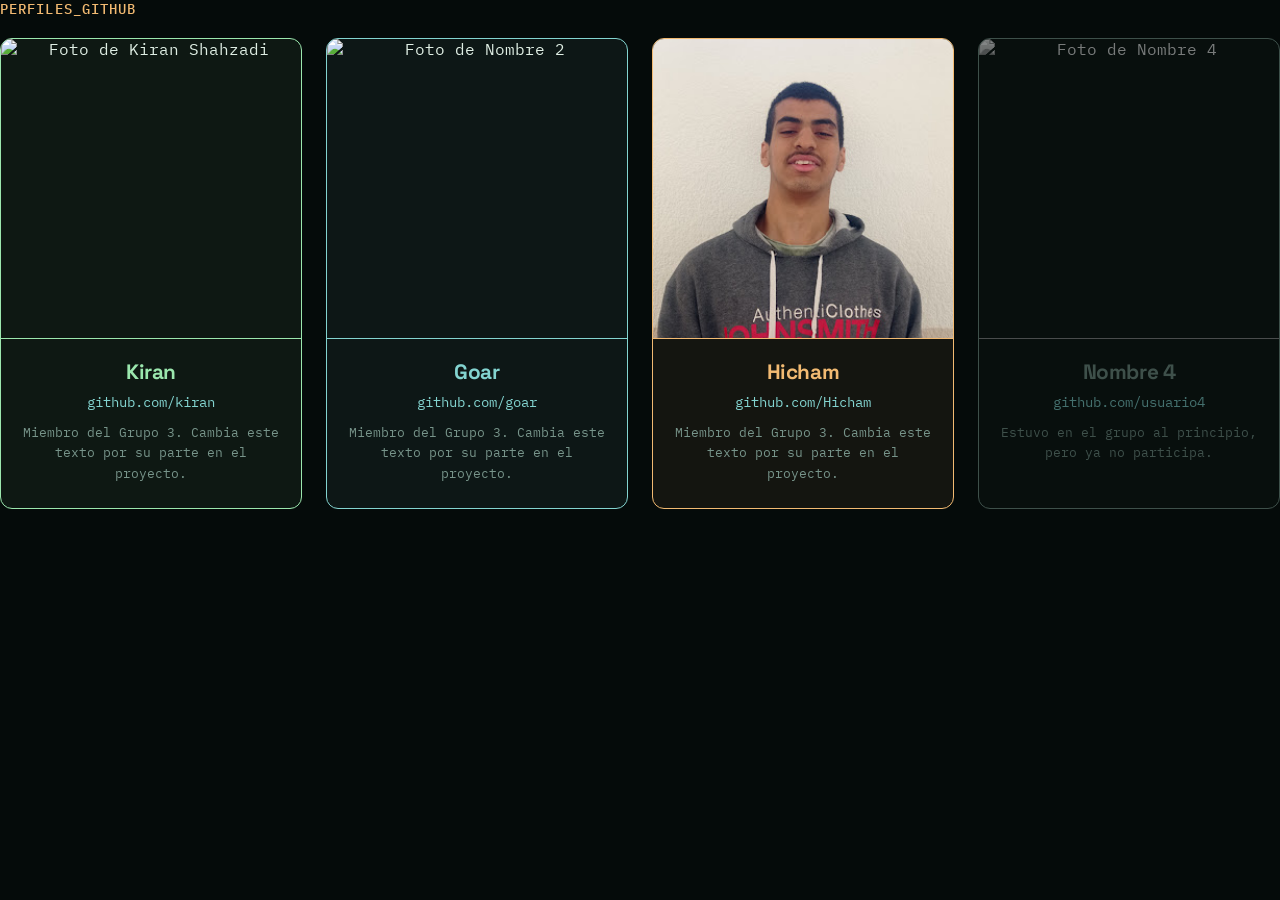
==== commit 76378bab: "poner enlases" ====
--- a/copia.html
+++ b/copia.html
@@ -6,137 +6,7 @@
   <meta name="viewport" content="width=device-width, initial-scale=1.0" />
   <title>Student Terminal / Perfil</title>
   <link rel="stylesheet" href="assets/style.css" />
-  <style>
-    /* ==========================================
-       PERFILES DE GITHUB
-       ========================================== */
-    .perfiles-grid {
-      display: grid;
-      grid-template-columns: repeat(auto-fit, minmax(260px, 1fr));
-      gap: 24px;
-      margin-top: 20px;
-    }
-
-    /* Tarjeta: todo centrado, foto arriba y datos debajo */
-    .perfil {
-      --c: var(--green);
-
-      position: relative;
-      display: flex;
-      flex-direction: column;
-      align-items: stretch;
-      gap: 0;
-      padding: 0;
-      overflow: hidden;
-
-      border: 1px solid var(--c);
-      border-radius: 12px;
-      background: color-mix(in srgb, var(--c) 6%, transparent);
-      text-align: center;
-      transition: transform 0.2s ease, background 0.2s ease, opacity 0.2s ease;
-    }
-
-    .perfil:hover,
-    .perfil:focus-within {
-      background: color-mix(in srgb, var(--c) 16%, transparent);
-      transform: translateY(-4px);
-    }
-
-    /* Foto cuadrada */
-        .perfil-foto {
-      display: block;
-      width: 100%;
-      aspect-ratio: 1 / 1;
-      object-fit: cover;
-      border: 0;
-      border-bottom: 1px solid var(--c);
-      border-radius: 0;
-    }
-
-    /* Datos debajo de la foto */
-       .perfil-datos {
-      display: flex;
-      flex-direction: column;
-      align-items: center;
-      gap: 8px;
-      padding: 20px 20px 24px;
-    }
-
-    .perfil-nombre {
-      margin: 0;
-      color: var(--c);
-      font-family: "Space Grotesk", sans-serif;
-      font-size: 1.3rem;
-      font-weight: 700;
-      letter-spacing: -0.02em;
-    }
-
-    .perfil-url {
-      color: var(--cyan);
-      font-size: 0.85rem;
-      text-decoration: none;
-      overflow-wrap: anywhere;
-    }
-
-    .perfil-url:hover {
-      text-decoration: underline;
-    }
-
-    /* Toda la tarjeta es clicable: el enlace se estira sobre ella */
-    .perfil-url::after {
-      content: "";
-      position: absolute;
-      inset: 0;
-      border-radius: 12px;
-    }
-
-    .perfil-url:focus-visible {
-      outline: none;
-    }
-
-        .perfil-url:focus-visible::after {
-      outline: 2px solid var(--c);
-      outline-offset: -3px;
-    }
-
-    .perfil-info {
-      margin: 4px 0 0;
-      color: var(--muted);
-      font-size: 0.8rem;
-      line-height: 1.6;
-    }
-
-    /* Un color para cada perfil */
-    .perfil-1 { --c: var(--green); }
-    .perfil-2 { --c: var(--cyan); }
-    .perfil-3 { --c: var(--amber); }
-
-    /* Miembro que ya no participa: color apagado y foto en gris */
-    .perfil-4 {
-      --c: var(--muted);
-      opacity: 0.5;
-    }
-
-    .perfil-4 .perfil-foto {
-      filter: grayscale(1);
-    }
-
-    .perfil-4:hover,
-    .perfil-4:focus-within {
-      opacity: 0.8;
-    }
-
-    @media (prefers-reduced-motion: reduce) {
-      .perfil {
-        transition: none;
-      }
-
-      .perfil:hover,
-      .perfil:focus-within {
-        transform: none;
-      }
-    }
-  </style>
+  
 </head>
 
 <body>
@@ -150,8 +20,8 @@
         <article class="perfil perfil-1">
           <img class="perfil-foto" src="https://lh3.googleusercontent.com/a/ACg8ocJD4jbSFCfs11r5Wj2yxber8shXjMrPpYM-k_jzwbBT7MkksgM" alt="Foto de Kiran Shahzadi" />
           <div class="perfil-datos">
-            <h3 class="perfil-nombre">Kiran Shahzadi</h3>
-            <a class="perfil-url" href="https://github.com/ks807" target="_blank" rel="noopener">github.com/ks807</a>
+            <h3 class="perfil-nombre">Kiran</h3>
+            <a class="perfil-url" href="https://github.com/ks807" target="_blank" rel="noopener">github.com/kiran</a>
             <p class="perfil-info">
               Miembro del Grupo 3. Cambia este texto por su parte en el proyecto.
             </p>
@@ -161,8 +31,8 @@
         <article class="perfil perfil-2">
           <img class="perfil-foto" src="https://lh3.googleusercontent.com/a-/ALV-UjWJXTo96M6jhuvkwR2lMufp1pO0J4WVWH4OPN9B80mdZ5-X1kw" alt="Foto de Nombre 2" />
           <div class="perfil-datos">
-            <h3 class="perfil-nombre">Nombre 2</h3>
-            <a class="perfil-url" href="https://github.com/USUARIO2" target="_blank" rel="noopener">github.com/usuario2</a>
+            <h3 class="perfil-nombre">Goar</h3>
+            <a class="perfil-url" href="https://github.com/GoarB" target="_blank" rel="noopener">github.com/goar</a>
             <p class="perfil-info">
               Miembro del Grupo 3. Cambia este texto por su parte en el proyecto.
             </p>
@@ -170,10 +40,10 @@
         </article>
 
         <article class="perfil perfil-3">
-          <img class="perfil-foto" src="assets/media/goarb.jpg" alt="Foto de Goar Bosque" />
+          <img class="perfil-foto" src="assets/media/hicham.jpg" alt="Foto de Hicham" />
           <div class="perfil-datos">
-            <h3 class="perfil-nombre">Goar Bosque</h3>
-            <a class="perfil-url" href="https://github.com/GoarB" target="_blank" rel="noopener">github.com/GoarB</a>
+            <h3 class="perfil-nombre">Hicham</h3>
+            <a class="perfil-url" href="https://github.com/kam-ham" target="_blank" rel="noopener">github.com/Hicham</a>
             <p class="perfil-info">
               Miembro del Grupo 3. Cambia este texto por su parte en el proyecto.
             </p>
--- a/assets/style.css
+++ b/assets/style.css
@@ -1187,4 +1187,131 @@
 .terminal-sql .pr { color: var(--green); }   /* prompt */
 .terminal-sql .kw { color: var(--amber); }   /* palabras SQL */
 .terminal-sql .st { color: var(--cyan); }    /* textos entre comillas */
-.terminal-sql .cm { color: var(--muted); }   /* comentarios */+.terminal-sql .cm { color: var(--muted); }   /* comentarios */
+
+    .perfiles-grid {
+      display: grid;
+      grid-template-columns: repeat(auto-fit, minmax(260px, 1fr));
+      gap: 24px;
+      margin-top: 20px;
+    }
+
+    /* Tarjeta: todo centrado, foto arriba y datos debajo */
+    .perfil {
+      --c: var(--green);
+
+      position: relative;
+      display: flex;
+      flex-direction: column;
+      align-items: stretch;
+      gap: 0;
+      padding: 0;
+      overflow: hidden;
+
+      border: 1px solid var(--c);
+      border-radius: 12px;
+      background: color-mix(in srgb, var(--c) 6%, transparent);
+      text-align: center;
+      transition: transform 0.2s ease, background 0.2s ease, opacity 0.2s ease;
+    }
+
+    .perfil:hover,
+    .perfil:focus-within {
+      background: color-mix(in srgb, var(--c) 16%, transparent);
+      transform: translateY(-4px);
+    }
+
+    /* Foto cuadrada */
+        .perfil-foto {
+      display: block;
+      width: 100%;
+      aspect-ratio: 1 / 1;
+      object-fit: cover;
+      border: 0;
+      border-bottom: 1px solid var(--c);
+      border-radius: 0;
+    }
+
+    /* Datos debajo de la foto */
+       .perfil-datos {
+      display: flex;
+      flex-direction: column;
+      align-items: center;
+      gap: 8px;
+      padding: 20px 20px 24px;
+    }
+
+    .perfil-nombre {
+      margin: 0;
+      color: var(--c);
+      font-family: "Space Grotesk", sans-serif;
+      font-size: 1.3rem;
+      font-weight: 700;
+      letter-spacing: -0.02em;
+    }
+
+    .perfil-url {
+      color: var(--cyan);
+      font-size: 0.85rem;
+      text-decoration: none;
+      overflow-wrap: anywhere;
+    }
+
+    .perfil-url:hover {
+      text-decoration: underline;
+    }
+
+    /* Toda la tarjeta es clicable: el enlace se estira sobre ella */
+    .perfil-url::after {
+      content: "";
+      position: absolute;
+      inset: 0;
+      border-radius: 12px;
+    }
+
+    .perfil-url:focus-visible {
+      outline: none;
+    }
+
+        .perfil-url:focus-visible::after {
+      outline: 2px solid var(--c);
+      outline-offset: -3px;
+    }
+
+    .perfil-info {
+      margin: 4px 0 0;
+      color: var(--muted);
+      font-size: 0.8rem;
+      line-height: 1.6;
+    }
+
+    /* Un color para cada perfil */
+    .perfil-1 { --c: var(--green); }
+    .perfil-2 { --c: var(--cyan); }
+    .perfil-3 { --c: var(--amber); }
+
+    /* Miembro que ya no participa: color apagado y foto en gris */
+    .perfil-4 {
+      --c: var(--muted);
+      opacity: 0.5;
+    }
+
+    .perfil-4 .perfil-foto {
+      filter: grayscale(1);
+    }
+
+    .perfil-4:hover,
+    .perfil-4:focus-within {
+      opacity: 0.8;
+    }
+
+    @media (prefers-reduced-motion: reduce) {
+      .perfil {
+        transition: none;
+      }
+
+      .perfil:hover,
+      .perfil:focus-within {
+        transform: none;
+      }
+    }
